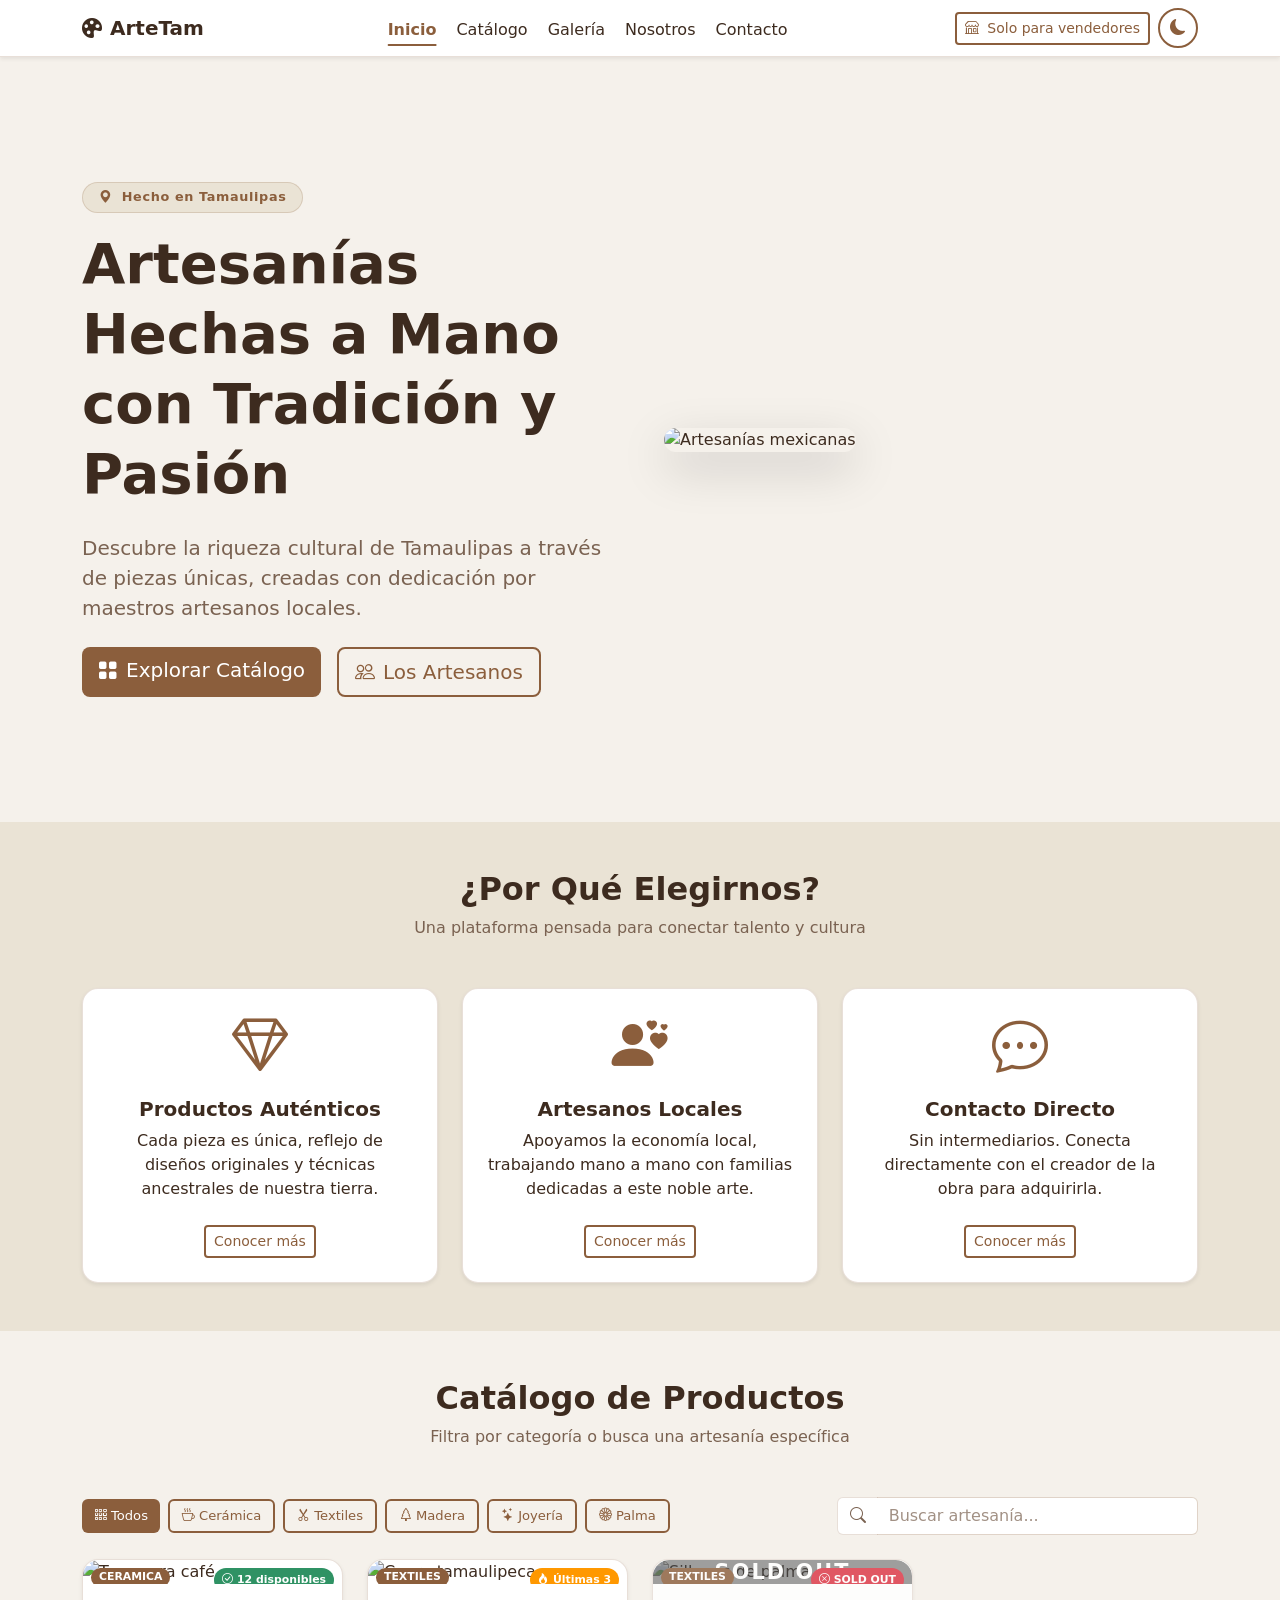
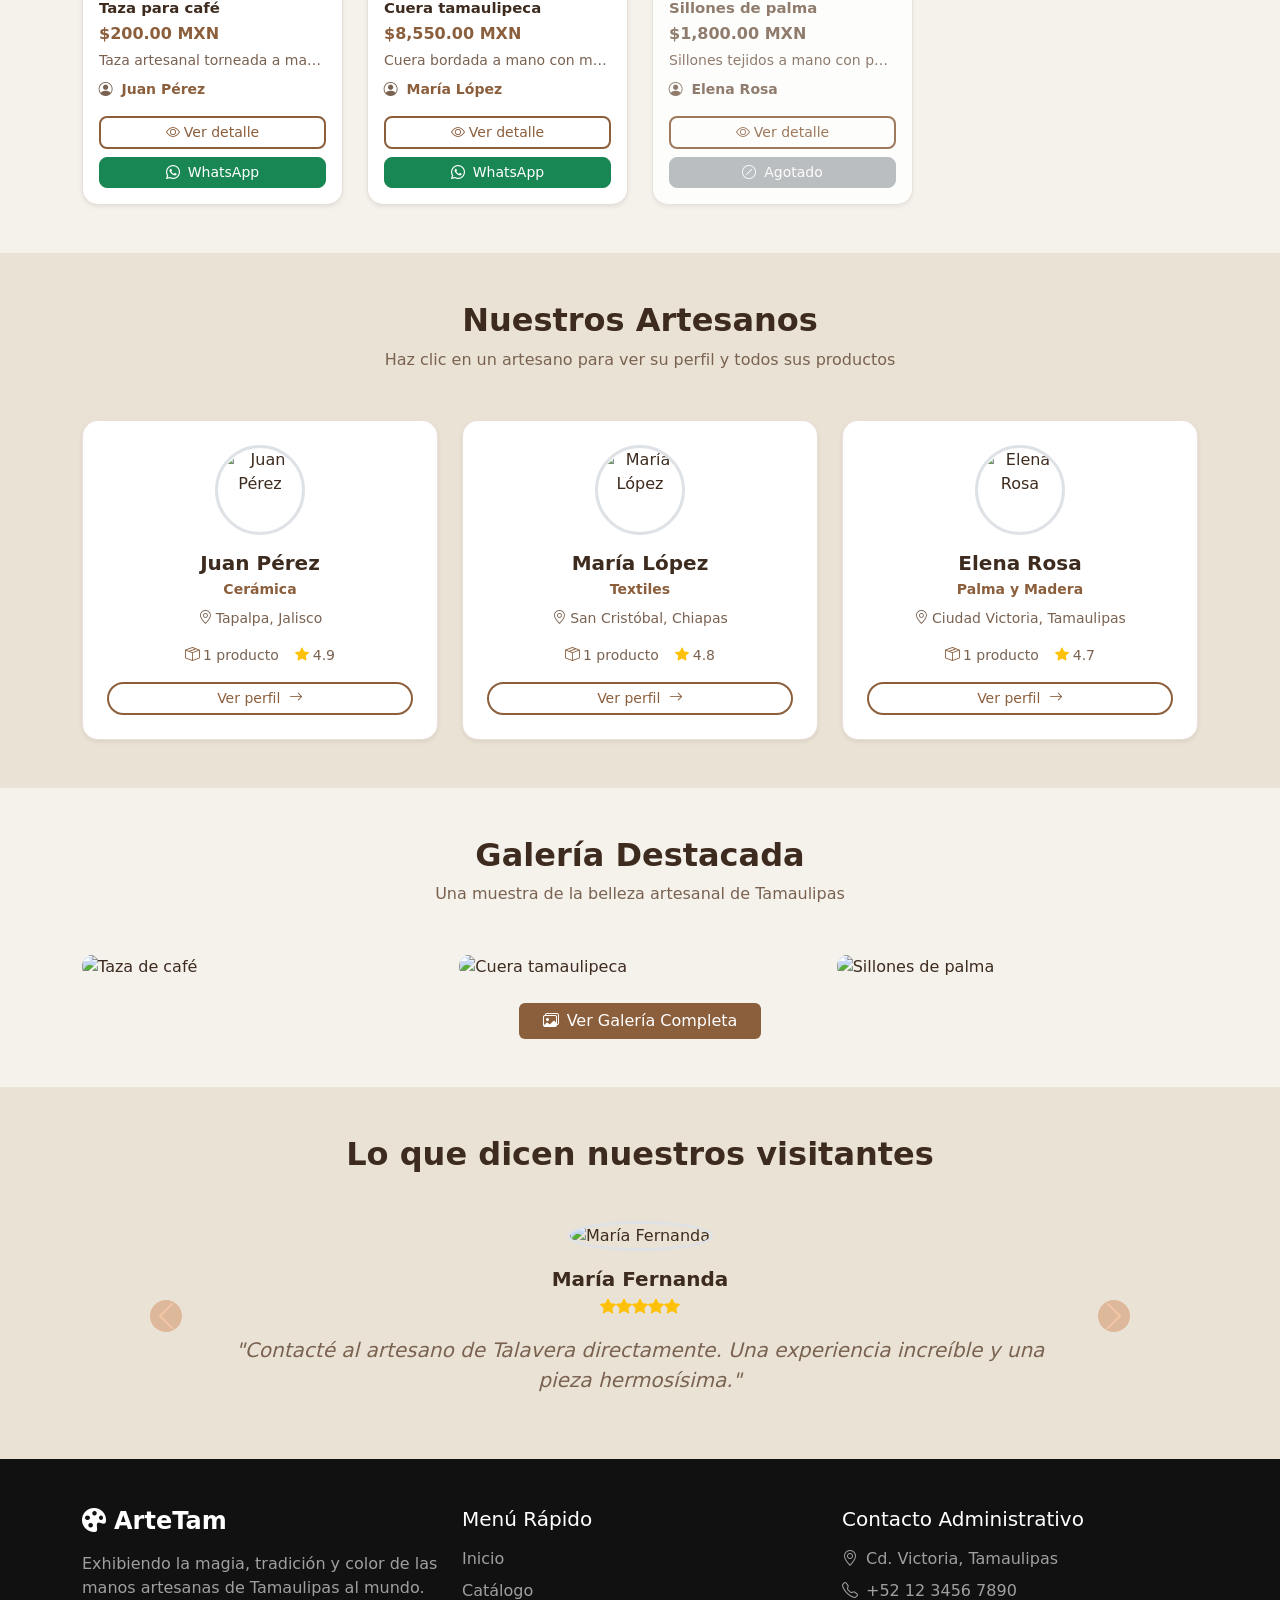
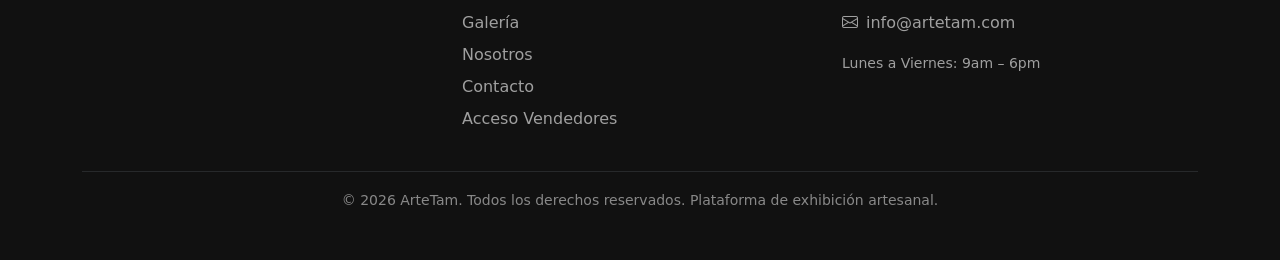
==== index.html @ 8e0f690d "Final" ====
<!DOCTYPE html>
<html lang="es" data-theme="light">
<head>
    <meta charset="UTF-8">
    <meta name="viewport" content="width=device-width, initial-scale=1.0">
    <meta name="description" content="Catálogo digital de artesanías mexicanas hechas a mano con tradición y calidad.">
    <title>ArteTam | Catálogo Artesanal de Tamaulipas</title>
    <link href="https://cdn.jsdelivr.net/npm/bootstrap@5.3.2/dist/css/bootstrap.min.css" rel="stylesheet">
    <link href="https://cdn.jsdelivr.net/npm/bootstrap-icons@1.11.1/font/bootstrap-icons.css" rel="stylesheet">
    <link rel="stylesheet" href="styles.css">
</head>
<body>

<!-- ================================================== -->
<!-- BARRA DE NAVEGACIÓN COMPLETA                       -->
<!-- ================================================== -->
<nav class="navbar navbar-expand-lg sticky-top custom-navbar shadow-sm">
    <div class="container">
        <a class="navbar-brand fw-bold text-primary-custom" href="index.html">
            <i class="bi bi-palette-fill me-2"></i>ArteTam
        </a>
        <button class="navbar-toggler border-0" type="button" data-bs-toggle="collapse" data-bs-target="#navbarNav" aria-controls="navbarNav" aria-expanded="false" aria-label="Menú">
            <span class="navbar-toggler-icon"></span>
        </button>
        <div class="collapse navbar-collapse" id="navbarNav">
            <ul class="navbar-nav mx-auto gap-1">
                <li class="nav-item"><a class="nav-link" href="index.html">Inicio</a></li>
                <li class="nav-item"><a class="nav-link" href="catalogo.html">Catálogo</a></li>
                <li class="nav-item"><a class="nav-link" href="galeria.html">Galería</a></li>
                <li class="nav-item"><a class="nav-link" href="nosotros.html">Nosotros</a></li>
                <li class="nav-item"><a class="nav-link" href="contacto.html">Contacto</a></li>
            </ul>
            <div class="d-flex align-items-center gap-2 mt-3 mt-lg-0">
                <a href="login.html" id="nav-login-btn" class="btn btn-outline-custom btn-sm d-flex align-items-center gap-2">
                    <i class="bi bi-shop"></i>
                    <span>Solo para vendedores</span>
                </a>
                <button id="theme-toggle" class="btn btn-outline-custom rounded-circle" style="width:40px;height:40px;padding:0;" aria-label="Cambiar tema">
                    <i class="bi bi-moon-fill" id="theme-icon"></i>
                </button>
            </div>
        </div>
    </div>
</nav>

<!-- ================================================== -->
<!-- ANUNCIO DESTACADO (dinámico desde admin)           -->
<!-- ================================================== -->
<div id="anuncio-banner" style="display:none;background:linear-gradient(135deg,var(--primary),var(--primary-hover));color:#fff;text-align:center;padding:.65rem 1rem;font-size:.9rem;font-weight:500;position:relative;">
    <span id="anuncio-texto"></span>
    <button onclick="this.parentElement.style.display='none'" style="position:absolute;right:1rem;top:50%;transform:translateY(-50%);background:none;border:none;color:#fff;font-size:1.1rem;cursor:pointer;">×</button>
</div>

<!-- ================================================== -->
<!-- HERO / PORTADA                                     -->
<!-- ================================================== -->
<header id="inicio" class="hero-section d-flex align-items-center py-5">
    <div class="container">
        <div class="row align-items-center g-5">
            <div class="col-lg-6 order-2 order-lg-1 fade-in-up">
                <span class="badge mb-3 px-3 py-2 rounded-pill" style="background:var(--section-bg);color:var(--primary);border:1px solid var(--border-color);font-size:.8rem;letter-spacing:.05em;">
                    <i class="bi bi-geo-alt-fill me-1"></i> Hecho en Tamaulipas
                </span>
                <h1 class="display-4 fw-bold mb-4 lh-sm" id="hero-titulo">Artesanías Hechas a Mano con Tradición y Pasión</h1>
                <p class="lead mb-4" id="hero-subtitulo" style="color:var(--text-muted);">Descubre la riqueza cultural de Tamaulipas a través de piezas únicas, creadas con dedicación por maestros artesanos locales. Autenticidad en cada detalle.</p>
                <div class="d-flex flex-wrap gap-3">
                    <a href="catalogo.html" class="btn btn-primary-custom btn-lg">
                        <i class="bi bi-grid-fill me-2"></i>Explorar Catálogo
                    </a>
                    <a href="nosotros.html" class="btn btn-outline-custom btn-lg">
                        <i class="bi bi-people me-2"></i>Los Artesanos
                    </a>
                </div>
            </div>
            <div class="col-lg-6 order-1 order-lg-2">
                <img id="hero-img" src="https://www.tamaulipas.gob.mx/wp-content/uploads/2025/06/STU-088-2025.-Muestra-Tamaulipas-su-belleza-artesanal-en-foros-nacionales-en-internacionales-2.jpeg"
                     alt="Artesanías mexicanas" class="img-fluid rounded-4 shadow-lg hero-img" style="object-fit:cover;">
            </div>
        </div>
    </div>
</header>

<!-- ================================================== -->
<!-- BENEFICIOS                                         -->
<!-- ================================================== -->
<section id="beneficios" class="py-5 bg-section">
    <div class="container">
        <h2 class="text-center fw-bold mb-2">¿Por Qué Elegirnos?</h2>
        <p class="text-center mb-5" style="color:var(--text-muted);">Una plataforma pensada para conectar talento y cultura</p>
        <div class="row g-4">
            <div class="col-md-4">
                <div class="card h-100 text-center p-4 border-0 shadow-sm benefit-card rounded-4">
                    <i class="bi bi-gem display-4 text-primary-custom mb-3"></i>
                    <h3 class="h5 fw-bold">Productos Auténticos</h3>
                    <p class="mb-4">Cada pieza es única, reflejo de diseños originales y técnicas ancestrales de nuestra tierra.</p>
                    <a href="nosotros.html" class="btn btn-sm btn-outline-custom mt-auto mx-auto">Conocer más</a>
                </div>
            </div>
            <div class="col-md-4">
                <div class="card h-100 text-center p-4 border-0 shadow-sm benefit-card rounded-4">
                    <i class="bi bi-person-hearts display-4 text-primary-custom mb-3"></i>
                    <h3 class="h5 fw-bold">Artesanos Locales</h3>
                    <p class="mb-4">Apoyamos la economía local, trabajando mano a mano con familias dedicadas a este noble arte.</p>
                    <a href="nosotros.html" class="btn btn-sm btn-outline-custom mt-auto mx-auto">Conocer más</a>
                </div>
            </div>
            <div class="col-md-4">
                <div class="card h-100 text-center p-4 border-0 shadow-sm benefit-card rounded-4">
                    <i class="bi bi-chat-dots display-4 text-primary-custom mb-3"></i>
                    <h3 class="h5 fw-bold">Contacto Directo</h3>
                    <p class="mb-4">Sin intermediarios. Conecta directamente con el creador de la obra para adquirirla.</p>
                    <a href="contacto.html" class="btn btn-sm btn-outline-custom mt-auto mx-auto">Conocer más</a>
                </div>
            </div>
        </div>
    </div>
</section>

<!-- ================================================== -->
<!-- CATÁLOGO DE PRODUCTOS                              -->
<!-- ================================================== -->
<section id="catalogo" class="py-5">
    <div class="container">
        <h2 class="text-center fw-bold mb-2">Catálogo de Productos</h2>
        <p class="text-center mb-5" style="color:var(--text-muted);">Filtra por categoría o busca una artesanía específica</p>
        <div class="row mb-4 align-items-center g-3">
            <div class="col-md-8">
                <div class="d-flex flex-wrap gap-2" id="category-filters">
                    <!-- generado por script.js desde getCategorias() -->
                </div>
            </div>
            <div class="col-md-4">
                <div class="input-group">
                    <span class="input-group-text border-end-0"><i class="bi bi-search"></i></span>
                    <input type="text" id="search-input" class="form-control border-start-0" placeholder="Buscar artesanía...">
                </div>
            </div>
        </div>
        <!-- GRID DINÁMICO -->
        <div class="row g-4" id="catalog-grid"></div>
    </div>
</section>

<!-- ================================================== -->
<!-- ARTESANOS DESTACADOS (enlace a perfiles)           -->
<!-- ================================================== -->
<section id="artesanos" class="py-5 bg-section">
    <div class="container">
        <h2 class="text-center fw-bold mb-2">Nuestros Artesanos</h2>
        <p class="text-center mb-5" style="color:var(--text-muted);">Haz clic en un artesano para ver su perfil y todos sus productos</p>
        <div class="row g-4 justify-content-center" id="artesanos-grid"></div>
    </div>
</section>

<!-- ================================================== -->
<!-- GALERÍA RÁPIDA (vista previa + enlace)             -->
<!-- ================================================== -->
<section id="galeria" class="py-5">
    <div class="container">
        <h2 class="text-center fw-bold mb-2">Galería Destacada</h2>
        <p class="text-center mb-5" style="color:var(--text-muted);">Una muestra de la belleza artesanal de Tamaulipas</p>
        <div class="row g-3">
            <div class="col-md-4">
                <div class="gallery-item position-relative overflow-hidden rounded-4">
                    <img src="https://i.pinimg.com/736x/5a/8f/fa/5a8ffa5587ad2594ae05cc9ed3e9c937.jpg" alt="Taza de café" class="img-fluid w-100">
                    <div class="gallery-overlay"><h4>Taza para café</h4></div>
                </div>
            </div>
            <div class="col-md-4">
                <div class="gallery-item position-relative overflow-hidden rounded-4">
                    <img src="https://i.pinimg.com/736x/99/d2/51/99d2512ef7bc72425c1d4ee5fe0d1be6.jpg" alt="Cuera tamaulipeca" class="img-fluid w-100">
                    <div class="gallery-overlay"><h4>Cuera tamaulipeca</h4></div>
                </div>
            </div>
            <div class="col-md-4">
                <div class="gallery-item position-relative overflow-hidden rounded-4">
                    <img src="https://i.pinimg.com/736x/07/1c/c5/071cc546377cedd10990247299180d47.jpg" alt="Sillones de palma" class="img-fluid w-100">
                    <div class="gallery-overlay"><h4>Sillones de palma</h4></div>
                </div>
            </div>
        </div>
        <div class="text-center mt-4">
            <a href="galeria.html" class="btn btn-primary-custom px-4">
                <i class="bi bi-images me-2"></i>Ver Galería Completa
            </a>
        </div>
    </div>
</section>

<!-- ================================================== -->
<!-- TESTIMONIOS                                        -->
<!-- ================================================== -->
<section id="testimonios" class="py-5 bg-section">
    <div class="container">
        <h2 class="text-center fw-bold mb-5">Lo que dicen nuestros visitantes</h2>
        <div id="testimonialCarousel" class="carousel slide" data-bs-ride="carousel">
            <div class="carousel-inner text-center">
                <div class="carousel-item active px-3">
                    <img src="https://images.unsplash.com/photo-1438761681033-6461ffad8d80?q=80&w=150&auto=format&fit=crop"
                         alt="María Fernanda" class="rounded-circle mb-3 border border-3 border-primary-custom" width="90" height="90" style="object-fit:cover;">
                    <h5 class="mb-1 fw-bold">María Fernanda</h5>
                    <div class="text-warning mb-3">
                        <i class="bi bi-star-fill"></i><i class="bi bi-star-fill"></i><i class="bi bi-star-fill"></i><i class="bi bi-star-fill"></i><i class="bi bi-star-fill"></i>
                    </div>
                    <p class="lead fst-italic w-75 mx-auto" style="color:var(--text-muted);">"Contacté al artesano de Talavera directamente. Una experiencia increíble y una pieza hermosísima."</p>
                </div>
                <div class="carousel-item px-3">
                    <img src="https://images.unsplash.com/photo-1500648767791-00dcc994a43e?q=80&w=150&auto=format&fit=crop"
                         alt="Carlos Ruiz" class="rounded-circle mb-3 border border-3 border-primary-custom" width="90" height="90" style="object-fit:cover;">
                    <h5 class="mb-1 fw-bold">Carlos Ruiz</h5>
                    <div class="text-warning mb-3">
                        <i class="bi bi-star-fill"></i><i class="bi bi-star-fill"></i><i class="bi bi-star-fill"></i><i class="bi bi-star-fill"></i><i class="bi bi-star-fill"></i>
                    </div>
                    <p class="lead fst-italic w-75 mx-auto" style="color:var(--text-muted);">"El catálogo es muy claro. Pude comprar unos textiles preciosos comunicándome directo con la tejedora."</p>
                </div>
            </div>
            <button class="carousel-control-prev" type="button" data-bs-target="#testimonialCarousel" data-bs-slide="prev">
                <span class="carousel-control-prev-icon bg-secondary rounded-circle p-2" aria-hidden="true"></span>
            </button>
            <button class="carousel-control-next" type="button" data-bs-target="#testimonialCarousel" data-bs-slide="next">
                <span class="carousel-control-next-icon bg-secondary rounded-circle p-2" aria-hidden="true"></span>
            </button>
        </div>
    </div>
</section>

<!-- ================================================== -->
<!-- MODAL: VISTA PREVIA DE PRODUCTO                   -->
<!-- ================================================== -->
<div class="modal fade" id="modalProductoView" tabindex="-1">
    <div class="modal-dialog modal-xl modal-dialog-centered modal-dialog-scrollable">
        <div class="modal-content" style="background:var(--card-color);border:1px solid var(--border-color);border-radius:18px;">
            <div class="modal-header border-0 pb-0">
                <h5 class="modal-title fw-bold" id="pv-title"></h5>
                <button type="button" class="btn-close" data-bs-dismiss="modal"></button>
            </div>
            <div class="modal-body">
                <div class="row g-4">
                    <div class="col-lg-6">
                        <img id="pv-main-img" src="" alt="" style="width:100%;height:320px;object-fit:cover;border-radius:14px;cursor:zoom-in;" class="mb-2">
                        <div class="d-flex flex-wrap gap-2" id="pv-thumbs"></div>
                    </div>
                    <div class="col-lg-6 d-flex flex-column">
                        <span id="pv-badge" class="badge rounded-pill mb-2 align-self-start" style="background:var(--section-bg);color:var(--primary);border:1px solid var(--border-color);font-size:.75rem;"></span>
                        <h4 class="fw-bold mb-1" id="pv-nombre"></h4>
                        <p class="fw-bold fs-5 text-primary-custom mb-1" id="pv-precio"></p>
                        <div class="mb-2" id="pv-stock-badge"></div>
                        <p class="mb-3" id="pv-desc" style="color:var(--text-muted);line-height:1.75;"></p>
                        <div class="mb-3" id="pv-caract"></div>
                        <div class="mb-2 small" id="pv-vendedor" style="color:var(--text-muted);"></div>
                        <div class="mt-auto d-flex flex-column gap-2" id="pv-botones"></div>
                    </div>
                </div>
            </div>
        </div>
    </div>
</div>

<!-- ================================================== -->
<!-- FOOTER                                             -->
<!-- ================================================== -->
<footer class="bg-dark text-white py-5">
    <div class="container">
        <div class="row g-4">
            <div class="col-md-4">
                <h4 class="fw-bold mb-3"><i class="bi bi-palette-fill me-2"></i>ArteTam</h4>
                <p style="color:rgba(255,255,255,.6);">Exhibiendo la magia, tradición y color de las manos artesanas de Tamaulipas al mundo.</p>
            </div>
            <div class="col-md-4">
                <h5 class="mb-3">Menú Rápido</h5>
                <ul class="list-unstyled" style="color:rgba(255,255,255,.6);">
                    <li class="mb-2"><a href="index.html" class="text-decoration-none" style="color:inherit;">Inicio</a></li>
                    <li class="mb-2"><a href="catalogo.html" class="text-decoration-none" style="color:inherit;">Catálogo</a></li>
                    <li class="mb-2"><a href="galeria.html" class="text-decoration-none" style="color:inherit;">Galería</a></li>
                    <li class="mb-2"><a href="nosotros.html" class="text-decoration-none" style="color:inherit;">Nosotros</a></li>
                    <li class="mb-2"><a href="contacto.html" class="text-decoration-none" style="color:inherit;">Contacto</a></li>
                    <li class="mb-2"><a href="login.html" class="text-decoration-none" style="color:inherit;">Acceso Vendedores</a></li>
                </ul>
            </div>
            <div class="col-md-4">
                <h5 class="mb-3">Contacto Administrativo</h5>
                <ul class="list-unstyled" style="color:rgba(255,255,255,.6);">
                    <li class="mb-2"><i class="bi bi-geo-alt me-2"></i>Cd. Victoria, Tamaulipas</li>
                    <li class="mb-2"><i class="bi bi-telephone me-2"></i>+52 12 3456 7890</li>
                    <li class="mb-2"><i class="bi bi-envelope me-2"></i>info@artetam.com</li>
                    <li class="mt-3"><small>Lunes a Viernes: 9am – 6pm</small></li>
                </ul>
            </div>
        </div>
        <hr class="border-secondary mt-4 mb-3">
        <div class="text-center" style="color:rgba(255,255,255,.5);">
            <small>&copy; 2026 ArteTam. Todos los derechos reservados. Plataforma de exhibición artesanal.</small>
        </div>
    </div>
</footer>

<script src="https://cdn.jsdelivr.net/npm/bootstrap@5.3.2/dist/js/bootstrap.bundle.min.js"></script>
<script src="data.js"></script>
<script src="script.js"></script>
</body>
</html>
---- styles.css ----
/* ========================================== */
/* VARIABLES DE TEMA (MODO CLARO / OSCURO)    */
/* ========================================== */
:root {
    --bg-color: #F5F1EB;
    --text-color: #3D2B1F;
    --text-muted: #7A6251;
    --card-color: #FFFFFF;
    --primary: #8B5E3C;
    --primary-hover: #6E4A2F;
    --section-bg: #EAE3D5;
    --border-color: rgba(139, 94, 60, 0.2);
    --input-bg: #FFFFFF;
    --navbar-bg: #FFFFFF;
    --navbar-text: #3D2B1F;
    --shadow-color: rgba(0,0,0,0.08);
    --badge-text: #fff;
    --overlay-bg: rgba(255,255,255,0.95);
}

[data-theme="dark"] {
    --bg-color: #1C1C1C;
    --text-color: #F0EAE0;
    --text-muted: #A89880;
    --card-color: #2A2A2A;
    --primary: #D6B38C;
    --primary-hover: #E8CCAF;
    --section-bg: #222222;
    --border-color: rgba(214, 179, 140, 0.25);
    --input-bg: #2A2A2A;
    --navbar-bg: #1A1A1A;
    --navbar-text: #F0EAE0;
    --shadow-color: rgba(0,0,0,0.3);
    --badge-text: #1C1C1C;
    --overlay-bg: rgba(30,30,30,0.95);
}

/* ========================================== */
/* BASE Y RESET                               */
/* ========================================== */
*, *::before, *::after { box-sizing: border-box; }

body {
    background-color: var(--bg-color);
    color: var(--text-color);
    font-family: 'Segoe UI', system-ui, -apple-system, sans-serif;
    transition: background-color 0.3s ease, color 0.3s ease;
}

html { scroll-behavior: smooth; }

h1, h2, h3, h4, h5, h6 { color: var(--text-color); }

p { color: var(--text-color); }

/* Fix Bootstrap muted text in dark mode */
.text-muted, .text-white-50 {
    color: var(--text-muted) !important;
}

[data-theme="dark"] .text-white-50 {
    color: #A89880 !important;
}

/* ========================================== */
/* NAVBAR                                     */
/* ========================================== */
.custom-navbar {
    background-color: var(--navbar-bg) !important;
    transition: background-color 0.3s ease;
    border-bottom: 1px solid var(--border-color);
}

.custom-navbar .navbar-brand,
.custom-navbar .nav-link {
    color: var(--navbar-text) !important;
    transition: color 0.2s ease;
}

.custom-navbar .nav-link:hover {
    color: var(--primary) !important;
}

/* ========================================== */
/* PANEL ADMINISTRADOR                        */
/* ========================================== */
.admin-hero {
    background: linear-gradient(135deg, var(--primary) 0%, var(--primary-hover) 100%);
    padding: 2.5rem 0;
    color: #fff;
}
[data-theme="dark"] .admin-hero {
    background: linear-gradient(135deg, #3a2010 0%, #1C1C1C 100%);
}
.admin-hero h1, .admin-hero p, .admin-hero small { color: #fff !important; }

.admin-stat {
    background: var(--card-color);
    border: 1px solid var(--border-color);
    border-radius: 16px;
    padding: 1.25rem 1.5rem;
    display: flex;
    align-items: center;
    gap: 1rem;
    transition: transform .2s, box-shadow .2s;
}
.admin-stat:hover { transform: translateY(-3px); box-shadow: 0 8px 24px var(--shadow-color); }
.admin-stat-icon {
    width: 52px; height: 52px; border-radius: 14px; flex-shrink: 0;
    display: flex; align-items: center; justify-content: center;
    font-size: 1.4rem;
}
.admin-stat-num { font-size: 1.75rem; font-weight: 700; color: var(--primary); line-height: 1; }
.admin-stat-label { font-size: .8rem; color: var(--text-muted); }

.admin-section-title {
    font-size: 1.1rem;
    font-weight: 700;
    color: var(--text-color);
    margin-bottom: 1rem;
    padding-bottom: .5rem;
    border-bottom: 2px solid var(--border-color);
    display: flex;
    align-items: center;
    gap: .5rem;
}

.admin-table {
    width: 100%;
    border-collapse: separate;
    border-spacing: 0;
    font-size: .9rem;
}
.admin-table th {
    background: var(--section-bg);
    color: var(--text-muted);
    font-weight: 600;
    font-size: .75rem;
    text-transform: uppercase;
    letter-spacing: .05em;
    padding: .75rem 1rem;
    border-bottom: 1px solid var(--border-color);
}
.admin-table td {
    padding: .75rem 1rem;
    color: var(--text-color);
    border-bottom: 1px solid var(--border-color);
    vertical-align: middle;
    background: var(--card-color);
}
.admin-table tr:last-child td { border-bottom: none; }
.admin-table tr:hover td { background: var(--section-bg); }

.admin-stock-input {
    width: 70px;
    text-align: center;
    border: 1.5px solid var(--border-color);
    border-radius: 8px;
    padding: .25rem .4rem;
    font-size: .9rem;
    font-weight: 600;
    background: var(--input-bg);
    color: var(--text-color);
}
.admin-stock-input:focus {
    outline: none;
    border-color: var(--primary);
    box-shadow: 0 0 0 3px rgba(139,94,60,.15);
}

.admin-stock-btn {
    width: 28px; height: 28px; border-radius: 7px;
    border: 1.5px solid var(--border-color);
    background: var(--bg-color);
    color: var(--text-color);
    font-size: .95rem; font-weight: 700;
    cursor: pointer; transition: all .2s;
    display: inline-flex; align-items: center; justify-content: center;
}
.admin-stock-btn:hover { background: var(--primary); color: #fff; border-color: var(--primary); }

.admin-save-btn {
    background: linear-gradient(135deg, var(--primary), var(--primary-hover));
    color: #fff; border: none; border-radius: 8px;
    padding: .3rem .8rem; font-size: .8rem; font-weight: 600;
    cursor: pointer; transition: all .2s; white-space: nowrap;
}
[data-theme="dark"] .admin-save-btn { color: #1C1C1C; }
.admin-save-btn:hover { opacity: .85; transform: translateY(-1px); }
.admin-save-btn.saved { background: #198754; color: #fff !important; }

.admin-artesano-row { display: flex; align-items: center; gap: .75rem; }
.admin-artesano-row img { width: 38px; height: 38px; border-radius: 50%; object-fit: cover; flex-shrink: 0; }

.admin-card {
    background: var(--card-color);
    border: 1px solid var(--border-color);
    border-radius: 16px;
    overflow: hidden;
}

.admin-logout-btn {
    background: rgba(255,255,255,.15);
    border: 1.5px solid rgba(255,255,255,.35);
    color: #fff;
    border-radius: 10px;
    padding: .45rem 1rem;
    font-size: .85rem;
    font-weight: 600;
    cursor: pointer;
    transition: background .2s;
    text-decoration: none;
    display: inline-flex; align-items: center; gap: .4rem;
}
.admin-logout-btn:hover { background: rgba(255,255,255,.25); color: #fff; }

/* ========================================== */
/* SOLD OUT — estados de stock                */
/* ========================================== */
.sold-out-card { opacity: .82; }
.sold-out-card .card-title,
.sold-out-card .text-primary-custom { color: var(--text-muted) !important; }

.navbar-toggler {
    border-color: var(--border-color);
}

.navbar-toggler-icon {
    filter: none;
}

[data-theme="dark"] .navbar-toggler-icon {
    filter: invert(1);
}

/* ========================================== */
/* BOTONES PERSONALIZADOS                     */
/* ========================================== */
.btn-primary-custom {
    background-color: var(--primary);
    color: #fff !important;
    border: none;
    transition: all 0.3s ease;
}

[data-theme="dark"] .btn-primary-custom {
    color: #1C1C1C !important;
}

.btn-primary-custom:hover {
    background-color: var(--primary-hover);
    color: #fff !important;
    transform: translateY(-2px);
    box-shadow: 0 4px 12px var(--shadow-color);
}

[data-theme="dark"] .btn-primary-custom:hover {
    color: #1C1C1C !important;
}

.btn-outline-custom {
    border: 2px solid var(--primary);
    color: var(--primary) !important;
    background: transparent;
    transition: all 0.3s ease;
}

.btn-outline-custom:hover,
.btn-outline-custom.active {
    background-color: var(--primary);
    color: #fff !important;
}

[data-theme="dark"] .btn-outline-custom:hover,
[data-theme="dark"] .btn-outline-custom.active {
    color: #1C1C1C !important;
}

/* ========================================== */
/* UTILIDADES                                 */
/* ========================================== */
.bg-section { background-color: var(--section-bg); }
.bg-card    { background-color: var(--card-color); color: var(--text-color); }
.text-primary-custom { color: var(--primary) !important; }

/* ========================================== */
/* FORMULARIOS E INPUTS                       */
/* ========================================== */
.form-control,
.form-select {
    background-color: var(--input-bg);
    color: var(--text-color);
    border-color: var(--border-color);
    transition: background-color 0.3s, color 0.3s, border-color 0.3s;
}

.form-control:focus,
.form-select:focus {
    background-color: var(--input-bg);
    color: var(--text-color);
    border-color: var(--primary);
    box-shadow: 0 0 0 0.25rem rgba(139, 94, 60, 0.2);
}

.form-control::placeholder {
    color: var(--text-muted);
    opacity: 0.7;
}

.form-label {
    color: var(--text-color);
    font-weight: 500;
}

.input-group-text {
    background-color: var(--input-bg);
    color: var(--text-muted);
    border-color: var(--border-color);
}

/* ========================================== */
/* TARJETAS                                   */
/* ========================================== */
.benefit-card, .product-card {
    background-color: var(--card-color);
    color: var(--text-color);
    transition: transform 0.3s ease, box-shadow 0.3s ease;
    border: 1px solid var(--border-color) !important;
}

.benefit-card p, .product-card p { color: var(--text-color); }

.benefit-card:hover, .product-card:hover {
    transform: translateY(-5px);
    box-shadow: 0 12px 28px var(--shadow-color) !important;
}

.product-card .card-img-top {
    height: 230px;
    object-fit: cover;
}

/* Badge de categoría */
.product-card .badge {
    background-color: var(--primary) !important;
    color: var(--badge-text) !important;
}

[data-theme="dark"] .product-card .badge {
    color: #1C1C1C !important;
}

/* ========================================== */
/* GALERÍA                                    */
/* ========================================== */
.gallery-item { border-radius: 12px; overflow: hidden; cursor: pointer; }
.gallery-item img {
    width: 100%; height: 280px;
    object-fit: cover;
    transition: transform 0.4s ease;
}
.gallery-item:hover img { transform: scale(1.06); }
.gallery-overlay {
    position: absolute; inset: 0;
    background: linear-gradient(to top, rgba(61,43,31,0.75) 0%, transparent 60%);
    display: flex; align-items: flex-end; justify-content: flex-start;
    padding: 1.2rem;
    opacity: 0;
    transition: opacity 0.3s ease;
}
.gallery-item:hover .gallery-overlay { opacity: 1; }
.gallery-overlay h4 { color: #fff; font-size: 1rem; margin: 0; }

/* ========================================== */
/* HERO SECTION                               */
/* ========================================== */
.hero-section { background-color: var(--bg-color); min-height: 85vh; }
.hero-img { max-height: 480px; object-fit: cover; }

/* ========================================== */
/* CARRUSEL DE TESTIMONIOS                    */
/* ========================================== */
.carousel-item p,
.carousel-item h5 {
    color: var(--text-color);
}

/* ========================================== */
/* FOOTER                                     */
/* ========================================== */
footer.bg-dark {
    background-color: #111111 !important;
}
footer h4, footer h5 { color: #fff; }
footer p { color: rgba(255,255,255,0.6); }

/* ========================================== */
/* PÁGINA: INICIO DE SESIÓN (login.html)      */
/* ========================================== */
.login-page {
    min-height: 100vh;
    display: flex;
    align-items: center;
    justify-content: center;
    background-color: var(--bg-color);
    padding: 2rem 1rem;
}

.login-card {
    background-color: var(--card-color);
    border: 1px solid var(--border-color);
    border-radius: 20px;
    padding: 2.5rem 2rem;
    box-shadow: 0 20px 60px var(--shadow-color);
    width: 100%;
    max-width: 440px;
}

.login-card .login-icon {
    width: 72px; height: 72px;
    background: linear-gradient(135deg, var(--primary), var(--primary-hover));
    border-radius: 20px;
    display: flex; align-items: center; justify-content: center;
    margin: 0 auto 1.5rem;
    font-size: 2rem;
    color: #fff;
}

[data-theme="dark"] .login-card .login-icon { color: #1C1C1C; }

.login-card .login-title {
    font-size: 1.5rem;
    font-weight: 700;
    text-align: center;
    color: var(--text-color);
    margin-bottom: 0.25rem;
}

.login-card .login-subtitle {
    text-align: center;
    color: var(--text-muted);
    font-size: 0.9rem;
    margin-bottom: 2rem;
}

.login-card .vendor-badge {
    display: inline-flex;
    align-items: center;
    gap: 0.4rem;
    background-color: var(--section-bg);
    color: var(--primary);
    border: 1px solid var(--border-color);
    border-radius: 999px;
    padding: 0.3rem 0.9rem;
    font-size: 0.8rem;
    font-weight: 600;
    margin-bottom: 1.5rem;
    letter-spacing: 0.03em;
    text-transform: uppercase;
}

.login-card .form-floating > label {
    color: var(--text-muted);
}

.login-card .form-floating > .form-control:focus ~ label,
.login-card .form-floating > .form-control:not(:placeholder-shown) ~ label {
    color: var(--primary);
}

.login-card .btn-login {
    width: 100%;
    padding: 0.8rem;
    font-size: 1rem;
    font-weight: 600;
    border-radius: 12px;
    background: linear-gradient(135deg, var(--primary), var(--primary-hover));
    color: #fff;
    border: none;
    transition: all 0.3s ease;
    box-shadow: 0 4px 15px rgba(139, 94, 60, 0.3);
}

[data-theme="dark"] .login-card .btn-login { color: #1C1C1C; }

.login-card .btn-login:hover {
    transform: translateY(-2px);
    box-shadow: 0 8px 24px rgba(139, 94, 60, 0.4);
}

.login-card .divider {
    display: flex; align-items: center; gap: 1rem;
    margin: 1.5rem 0;
    color: var(--text-muted);
    font-size: 0.85rem;
}
.login-card .divider::before,
.login-card .divider::after {
    content: '';
    flex: 1;
    height: 1px;
    background: var(--border-color);
}

.login-card .back-link {
    display: block;
    text-align: center;
    color: var(--text-muted);
    font-size: 0.875rem;
    text-decoration: none;
    transition: color 0.2s;
}
.login-card .back-link:hover { color: var(--primary); }
.login-card .back-link i { margin-right: 4px; }

.login-card .alert {
    background-color: var(--section-bg);
    color: var(--text-color);
    border: 1px solid var(--border-color);
    border-radius: 10px;
    font-size: 0.875rem;
}

/* ========================================== */
/* PÁGINA: PERFIL DE VENDEDOR (seller.html)   */
/* ========================================== */
.seller-hero {
    background: linear-gradient(160deg, var(--section-bg) 0%, var(--bg-color) 100%);
    padding: 4rem 0 2rem;
    border-bottom: 1px solid var(--border-color);
}

.seller-avatar {
    width: 120px; height: 120px;
    border-radius: 50%;
    object-fit: cover;
    border: 4px solid var(--primary);
    box-shadow: 0 8px 24px var(--shadow-color);
}

.seller-avatar-placeholder {
    width: 120px; height: 120px;
    border-radius: 50%;
    background: linear-gradient(135deg, var(--primary), var(--primary-hover));
    display: flex; align-items: center; justify-content: center;
    font-size: 2.5rem;
    color: #fff;
    border: 4px solid var(--primary);
    flex-shrink: 0;
}

[data-theme="dark"] .seller-avatar-placeholder { color: #1C1C1C; }

.seller-stat-card {
    background-color: var(--card-color);
    border: 1px solid var(--border-color);
    border-radius: 14px;
    padding: 1.25rem;
    text-align: center;
    transition: transform 0.2s ease;
}

.seller-stat-card:hover { transform: translateY(-3px); }

.seller-stat-card .stat-number {
    font-size: 1.75rem;
    font-weight: 700;
    color: var(--primary);
    line-height: 1;
}

.seller-stat-card .stat-label {
    font-size: 0.8rem;
    color: var(--text-muted);
    margin-top: 0.25rem;
}

.seller-contact-btn {
    border-radius: 12px;
    padding: 0.6rem 1.4rem;
    font-weight: 600;
    font-size: 0.9rem;
    transition: all 0.3s ease;
}

.seller-contact-btn:hover { transform: translateY(-2px); }

.seller-products-grid { padding: 3rem 0; }

/* ========================================== */
/* ADMIN — FOOTER FIJO EN PARTE INFERIOR      */
/* ========================================== */
/* Aplica solo al panel de administración     */
body.admin-page {
    display: flex;
    flex-direction: column;
    min-height: 100vh;
}
/* flex-grow-1 en #admin-body hace que el contenido
   ocupe todo el espacio disponible empujando el
   footer siempre al fondo, sin solaparse */

/* ========================================== */
/* CATÁLOGO — CONTRASTE CLARO / OSCURO        */
/* ========================================== */

/* Descripción truncada en tarjeta de catálogo */
.catalog-desc {
    color: var(--text-muted);
    overflow: hidden;
    text-overflow: ellipsis;
    white-space: nowrap;
}

/* Botón deshabilitado (agotado) — contraste en ambos temas */
.btn-catalog-disabled {
    background-color: var(--section-bg) !important;
    color: var(--text-muted) !important;
    border: 1.5px solid var(--border-color) !important;
    opacity: 1 !important; /* no reducir opacidad — ya se ve apagado */
    cursor: not-allowed;
}
.btn-catalog-disabled:disabled {
    background-color: var(--section-bg) !important;
    color: var(--text-muted) !important;
}

/* Stock pill sobre imagen — siempre legible con texto blanco */
.catalog-stock-pill { color: #fff !important; }

/* btn-outline-secondary en tarjetas — visible en ambos temas */
.product-card .btn-outline-secondary {
    border-color: var(--border-color) !important;
    color: var(--text-color) !important;
    background: transparent !important;
}
.product-card .btn-outline-secondary:hover {
    background: var(--section-bg) !important;
    color: var(--text-color) !important;
}

/* btn-success (WhatsApp) — fondo fijo, siempre verde */
.product-card .btn-success,
.product-card a.btn-success {
    background-color: #198754 !important;
    border-color: #198754 !important;
    color: #fff !important;
}
.product-card .btn-success:hover,
.product-card a.btn-success:hover {
    background-color: #157347 !important;
    border-color: #146c43 !important;
    color: #fff !important;
}

/* btn-outline-custom en tarjetas — contraste en dark mode */
.product-card .btn-outline-custom {
    border: 2px solid var(--primary) !important;
    color: var(--primary) !important;
    background: transparent !important;
}
.product-card .btn-outline-custom:hover {
    background: var(--primary) !important;
    color: #fff !important;
}
[data-theme="dark"] .product-card .btn-outline-custom:hover {
    color: #1C1C1C !important;
}

/* Título de tarjeta — no pierde color al desactivar */
.product-card .card-title { color: var(--text-color) !important; }

/* sold-out card — muted pero legible */
.sold-out-card .card-title  { color: var(--text-muted) !important; }
.sold-out-card .text-primary-custom { color: var(--text-muted) !important; }

/* ========================================== */
/* ANIMACIÓN DE ENTRADA                       */
/* ========================================== */
@keyframes fadeInUp {
    from { opacity: 0; transform: translateY(20px); }
    to   { opacity: 1; transform: translateY(0); }
}

.fade-in-up {
    animation: fadeInUp 0.5s ease forwards;
}

/* ========================================== */
/* NAVBAR — ENLACE ACTIVO                     */
/* ========================================== */
.custom-navbar .nav-link {
    /* Reserve space so the underline never causes layout shifts */
    padding-bottom: 4px;
}
.custom-navbar .nav-link.active-nav {
    color: var(--primary) !important;
    font-weight: 600;
    position: relative;
}
/* Underline: uses transform/opacity for GPU-composited animation — no reflow */
.custom-navbar .nav-link::after {
    content: '';
    position: absolute;
    bottom: 0;
    left: 50%;
    transform: translateX(-50%) scaleX(0);
    transform-origin: center;
    width: calc(100% - 1rem);
    height: 2px;
    background: var(--primary);
    border-radius: 2px;
    opacity: 0;
    transition: transform 0.22s ease, opacity 0.22s ease;
}
.custom-navbar .nav-link.active-nav::after {
    transform: translateX(-50%) scaleX(1);
    opacity: 1;
}

/* ========================================== */
/* SOLD OUT                                   */
/* ========================================== */
.sold-out-card { opacity: .82; }
.sold-out-card .card-title,
.sold-out-card .text-primary-custom { color: var(--text-muted) !important; }

/* ========================================== */
/* STOCK PILLS                                */
/* ========================================== */
.stock-pill {
    font-size: .72rem; padding: .2rem .6rem;
    border-radius: 999px; font-weight: 600; white-space: nowrap;
    display: inline-flex; align-items: center;
}
.pill-ok  { background: rgba(25,135,84,.12); color: #198754; border: 1px solid rgba(25,135,84,.25); }
.pill-low { background: rgba(255,152,0,.12);  color: #c97a00; border: 1px solid rgba(255,152,0,.3);  }
.pill-out { background: rgba(220,53,69,.12);  color: #dc3545; border: 1px solid rgba(220,53,69,.25); }

/* ========================================== */
/* MODALES — dark mode                        */
/* ========================================== */
.modal-content {
    background: var(--card-color) !important;
    color: var(--text-color);
    border: 1px solid var(--border-color) !important;
}
.modal-content .form-control,
.modal-content .form-select {
    background: var(--input-bg);
    color: var(--text-color);
    border-color: var(--border-color);
}
.modal-content .form-control:focus,
.modal-content .form-select:focus {
    background: var(--input-bg);
    color: var(--text-color);
    border-color: var(--primary);
    box-shadow: 0 0 0 .2rem rgba(139,94,60,.2);
}
.modal-content label { color: var(--text-color); }
.modal-content .btn-close { filter: none; }
[data-theme="dark"] .modal-content .btn-close { filter: invert(1); }
.nav-tabs { border-color: var(--border-color) !important; }
.nav-tabs .nav-link {
    color: var(--text-muted);
    border: none;
    border-bottom: 2px solid transparent;
    background: transparent;
    transition: color .2s, border-color .2s;
}
.nav-tabs .nav-link.active {
    color: var(--primary) !important;
    border-bottom: 2px solid var(--primary) !important;
    background: transparent;
    font-weight: 600;
}
.nav-tabs .nav-link:hover { color: var(--primary); }

/* ========================================== */
/* PANEL ADMINISTRADOR                        */
/* ========================================== */
.admin-hero {
    background: linear-gradient(135deg, var(--primary) 0%, var(--primary-hover) 100%);
    padding: 2.2rem 0;
    color: #fff;
}
[data-theme="dark"] .admin-hero {
    background: linear-gradient(135deg, #3a2010 0%, #1C1C1C 100%);
}
.admin-hero h1, .admin-hero p,
.admin-hero small, .admin-hero span { color: #fff !important; }

.admin-stat {
    background: var(--card-color);
    border: 1px solid var(--border-color);
    border-radius: 16px;
    padding: 1.1rem 1.25rem;
    display: flex; align-items: center; gap: 1rem;
    transition: transform .2s, box-shadow .2s;
}
.admin-stat:hover { transform: translateY(-3px); box-shadow: 0 8px 24px var(--shadow-color); }
.admin-stat-icon {
    width: 48px; height: 48px; border-radius: 13px; flex-shrink: 0;
    display: flex; align-items: center; justify-content: center; font-size: 1.3rem;
}
.admin-stat-num   { font-size: 1.6rem; font-weight: 700; color: var(--primary); line-height: 1; }
.admin-stat-label { font-size: .78rem; color: var(--text-muted); }

.admin-section-title {
    font-size: 1rem; font-weight: 700; color: var(--text-color);
    margin-bottom: 1rem; padding-bottom: .5rem;
    border-bottom: 2px solid var(--border-color);
    display: flex; align-items: center; gap: .5rem;
}

.admin-card {
    background: var(--card-color);
    border: 1px solid var(--border-color);
    border-radius: 16px;
    overflow: hidden;
}

.admin-table {
    width: 100%; border-collapse: separate; border-spacing: 0; font-size: .88rem;
}
.admin-table th {
    background: var(--section-bg); color: var(--text-muted);
    font-weight: 600; font-size: .72rem; text-transform: uppercase;
    letter-spacing: .05em; padding: .65rem 1rem;
    border-bottom: 1px solid var(--border-color);
}
.admin-table td {
    padding: .7rem 1rem; color: var(--text-color);
    border-bottom: 1px solid var(--border-color);
    vertical-align: middle; background: var(--card-color);
}
.admin-table tr:last-child td { border-bottom: none; }
.admin-table tr:hover td { background: var(--section-bg); }

.admin-stock-input {
    width: 66px; text-align: center;
    border: 1.5px solid var(--border-color); border-radius: 8px;
    padding: .25rem .35rem; font-size: .88rem; font-weight: 600;
    background: var(--input-bg); color: var(--text-color);
}
.admin-stock-input:focus {
    outline: none; border-color: var(--primary);
    box-shadow: 0 0 0 3px rgba(139,94,60,.15);
}
.admin-stock-btn {
    width: 28px; height: 28px; border-radius: 7px;
    border: 1.5px solid var(--border-color);
    background: var(--bg-color); color: var(--text-color);
    font-size: .95rem; font-weight: 700; cursor: pointer;
    transition: all .2s; display: inline-flex; align-items: center; justify-content: center;
}
.admin-stock-btn:hover { background: var(--primary); color: #fff; border-color: var(--primary); }

.admin-save-btn {
    background: linear-gradient(135deg, var(--primary), var(--primary-hover));
    color: #fff; border: none; border-radius: 8px;
    padding: .3rem .85rem; font-size: .8rem; font-weight: 600;
    cursor: pointer; transition: all .2s; white-space: nowrap;
    display: inline-flex; align-items: center;
}
[data-theme="dark"] .admin-save-btn { color: #1C1C1C; }
.admin-save-btn:hover { opacity: .88; transform: translateY(-1px); }
.admin-save-btn.saved { background: #198754 !important; color: #fff !important; }

.admin-artesano-row { display: flex; align-items: center; gap: .75rem; }
.admin-artesano-row img {
    width: 38px; height: 38px;
    border-radius: 50%; object-fit: cover; flex-shrink: 0;
}

.admin-logout-btn {
    background: rgba(255,255,255,.15);
    border: 1.5px solid rgba(255,255,255,.35);
    color: #fff !important; border-radius: 10px;
    padding: .45rem 1rem; font-size: .85rem; font-weight: 600;
    cursor: pointer; transition: background .2s;
    text-decoration: none;
    display: inline-flex; align-items: center; gap: .4rem;
}
.admin-logout-btn:hover { background: rgba(255,255,255,.25); }

.admin-tab-btn {
    font-size: .88rem;
    transition: color .2s, border-color .2s;
    white-space: nowrap;
}
.admin-tab-btn:hover { color: var(--primary) !important; }

/* ========================================== */
/* MODAL DETALLE DE PRODUCTO                  */
/* ========================================== */
.pv-thumb {
    width: 70px; height: 70px;
    object-fit: cover; border-radius: 9px; cursor: pointer;
    border: 2px solid transparent; transition: border-color .2s;
}
.pv-thumb:hover, .pv-thumb.active { border-color: var(--primary); }

.caracteristica-tag {
    display: inline-flex; align-items: center; gap: .35rem;
    background: var(--section-bg); border: 1px solid var(--border-color);
    border-radius: 8px; padding: .3rem .7rem;
    font-size: .8rem; color: var(--text-color);
}

/* ========================================== */
/* GALERÍA Y CATÁLOGO — BOTONES DE FILTRO     */
/* ========================================== */
/* Garantiza contraste y consistencia en todos los estados
   y en ambos temas (claro / oscuro).
   Se aplica a .gal-filter-btn (galería) y .filter-btn
   (catálogo independiente y catálogo dentro de Inicio)      */

.gal-filter-btn,
.filter-btn {
    font-size: .82rem;
    font-weight: 500;
    line-height: 1.4;
    transition: background-color .2s ease, color .2s ease, border-color .2s ease;
}

/* Botón ACTIVO — fondo primary, texto siempre blanco */
.gal-filter-btn.btn-primary-custom,
.gal-filter-btn.btn-primary-custom:hover,
.gal-filter-btn.btn-primary-custom:focus,
.gal-filter-btn.btn-primary-custom:active,
.filter-btn.btn-primary-custom,
.filter-btn.btn-primary-custom:hover,
.filter-btn.btn-primary-custom:focus,
.filter-btn.btn-primary-custom:active {
    background-color: var(--primary) !important;
    border-color:     var(--primary) !important;
    color: #fff !important;
    box-shadow: none !important;
}

/* En dark-mode el primary es más claro → usar texto oscuro */
[data-theme="dark"] .gal-filter-btn.btn-primary-custom,
[data-theme="dark"] .gal-filter-btn.btn-primary-custom:hover,
[data-theme="dark"] .gal-filter-btn.btn-primary-custom:focus,
[data-theme="dark"] .gal-filter-btn.btn-primary-custom:active,
[data-theme="dark"] .filter-btn.btn-primary-custom,
[data-theme="dark"] .filter-btn.btn-primary-custom:hover,
[data-theme="dark"] .filter-btn.btn-primary-custom:focus,
[data-theme="dark"] .filter-btn.btn-primary-custom:active {
    color: #1C1C1C !important;
}

/* Botón INACTIVO — solo borde, fondo transparente */
.gal-filter-btn.btn-outline-custom,
.filter-btn.btn-outline-custom {
    background-color: transparent !important;
    border: 2px solid var(--primary) !important;
    color: var(--primary) !important;
}

/* Hover sobre botón inactivo → igual que activo */
.gal-filter-btn.btn-outline-custom:hover,
.gal-filter-btn.btn-outline-custom:focus,
.filter-btn.btn-outline-custom:hover,
.filter-btn.btn-outline-custom:focus {
    background-color: var(--primary) !important;
    border-color:     var(--primary) !important;
    color: #fff !important;
}

[data-theme="dark"] .gal-filter-btn.btn-outline-custom:hover,
[data-theme="dark"] .gal-filter-btn.btn-outline-custom:focus,
[data-theme="dark"] .filter-btn.btn-outline-custom:hover,
[data-theme="dark"] .filter-btn.btn-outline-custom:focus {
    color: #1C1C1C !important;
}

/* ========================================== */
/* RESPONSIVE FIXES                           */
/* ========================================== */
@media (max-width: 768px) {
    .hero-section { min-height: auto; padding: 3rem 0; }
    .login-card { padding: 2rem 1.5rem; }
    .seller-hero { padding: 2rem 0 1.5rem; }
    .admin-table th, .admin-table td { padding: .5rem .65rem; }
    .admin-stat { padding: .9rem 1rem; }
    #admin-tabs { overflow-x: auto; flex-wrap: nowrap; }
}

/* ========================================== */
/* ADMIN — STAT CARDS RESPONSIVE              */
/* ========================================== */
/* 5 stats: 2 col mobile, 3 col tablet (sm/md), 5 col desktop (lg+) */
@media (min-width: 992px) {
    .col-lg-2-custom {
        flex: 0 0 auto;
        width: 20%;
    }
}

/* Prevent stat cards from overflowing their container */
.admin-stat {
    min-width: 0;     /* allow shrinking inside flex */
    overflow: hidden;
}
.admin-stat-num {
    font-size: clamp(1.1rem, 2.5vw, 1.6rem); /* fluid font: smaller at narrow widths */
    white-space: nowrap;
    overflow: hidden;
    text-overflow: ellipsis;
}
.admin-stat-label {
    font-size: clamp(.65rem, 1.2vw, .78rem);
    word-break: break-word;
    line-height: 1.3;
}
.admin-stat-icon {
    flex-shrink: 0; /* icon never squishes */
}

/* ========================================== */
/* CORRECCIONES DE PALETA Y CONTRASTE         */
/* ========================================== */

/* Carrusel: flechas visibles en modo claro */
.carousel-control-prev-icon,
.carousel-control-next-icon {
    filter: invert(0.4) sepia(1) saturate(2) hue-rotate(340deg);
}
[data-theme="dark"] .carousel-control-prev-icon,
[data-theme="dark"] .carousel-control-next-icon {
    filter: none;
}

/* form-check: checkbox/radio en tema oscuro */
.form-check-input {
    background-color: var(--input-bg);
    border-color: var(--border-color);
}
.form-check-input:checked {
    background-color: var(--primary);
    border-color: var(--primary);
}
.form-check-input:focus {
    box-shadow: 0 0 0 0.2rem rgba(139,94,60,.25);
    border-color: var(--primary);
}
.form-check-label { color: var(--text-color); }

/* Botones deshabilitados — contraste adecuado */
.btn:disabled,
.btn.disabled {
    opacity: 0.55;
    cursor: not-allowed;
}

/* btn-primary-custom deshabilitado */
.btn-primary-custom:disabled,
.btn-primary-custom.disabled {
    background-color: var(--primary);
    color: #fff !important;
}

/* Texto de badges de stock en dark mode — legible */
[data-theme="dark"] .pill-ok  { color: #6ee7a0; border-color: rgba(110,231,160,.3); background: rgba(110,231,160,.1); }
[data-theme="dark"] .pill-low { color: #fbbf6a; border-color: rgba(251,191,106,.3); background: rgba(251,191,106,.1); }
[data-theme="dark"] .pill-out { color: #f87171; border-color: rgba(248,113,113,.3); background: rgba(248,113,113,.1); }

/* focus-visible: accesibilidad y estética */
:focus-visible {
    outline: 2px solid var(--primary);
    outline-offset: 2px;
}

/* Textos en hero-section no deben heredar opacidad */
.hero-section h1,
.hero-section p { color: var(--text-color); }

/* Badge de categoría — visible en ambos temas */
.product-card .badge,
.badge.bg-primary-custom {
    background-color: var(--primary) !important;
    color: #fff !important;
}
[data-theme="dark"] .product-card .badge,
[data-theme="dark"] .badge.bg-primary-custom {
    color: #1C1C1C !important;
}

/* Input number spinner — color consistente */
input[type="number"]::-webkit-inner-spin-button,
input[type="number"]::-webkit-outer-spin-button {
    opacity: 0.5;
}

/* admin-save-btn en dark: el degradado usa primary claro, texto oscuro es correcto */
[data-theme="dark"] .admin-save-btn:hover { opacity: .82; }

/* admin-hero span no forzar blanco en modo oscuro (ya heredan del gradiente) */
[data-theme="dark"] .admin-hero span { color: #E8CCAF !important; }

/* Asegura que las tarjetas de stat tengan texto legible siempre */
.admin-stat-num   { color: var(--primary) !important; }
.admin-stat-label { color: var(--text-muted) !important; }

/* Scrollbar temática (webkit) */
::-webkit-scrollbar { width: 8px; height: 8px; }
::-webkit-scrollbar-track { background: var(--section-bg); }
::-webkit-scrollbar-thumb { background: var(--border-color); border-radius: 4px; }
::-webkit-scrollbar-thumb:hover { background: var(--primary); }
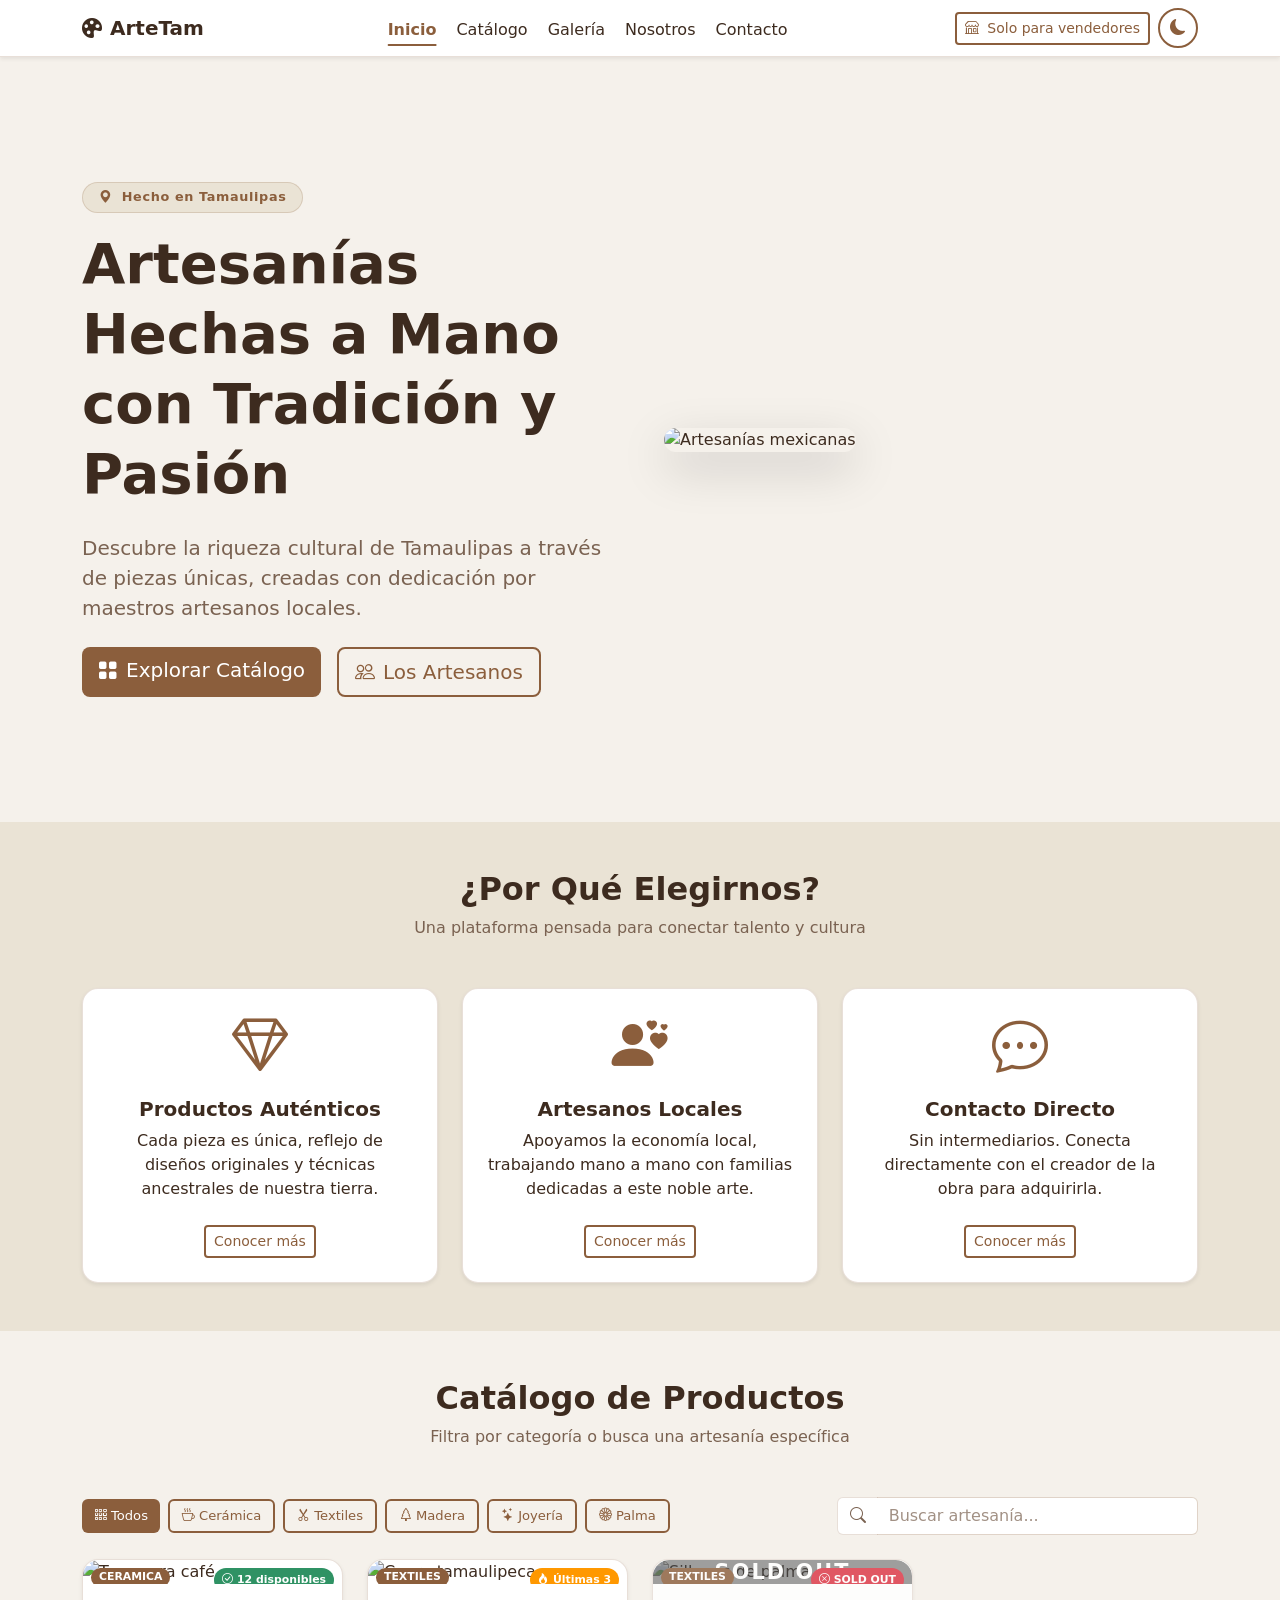
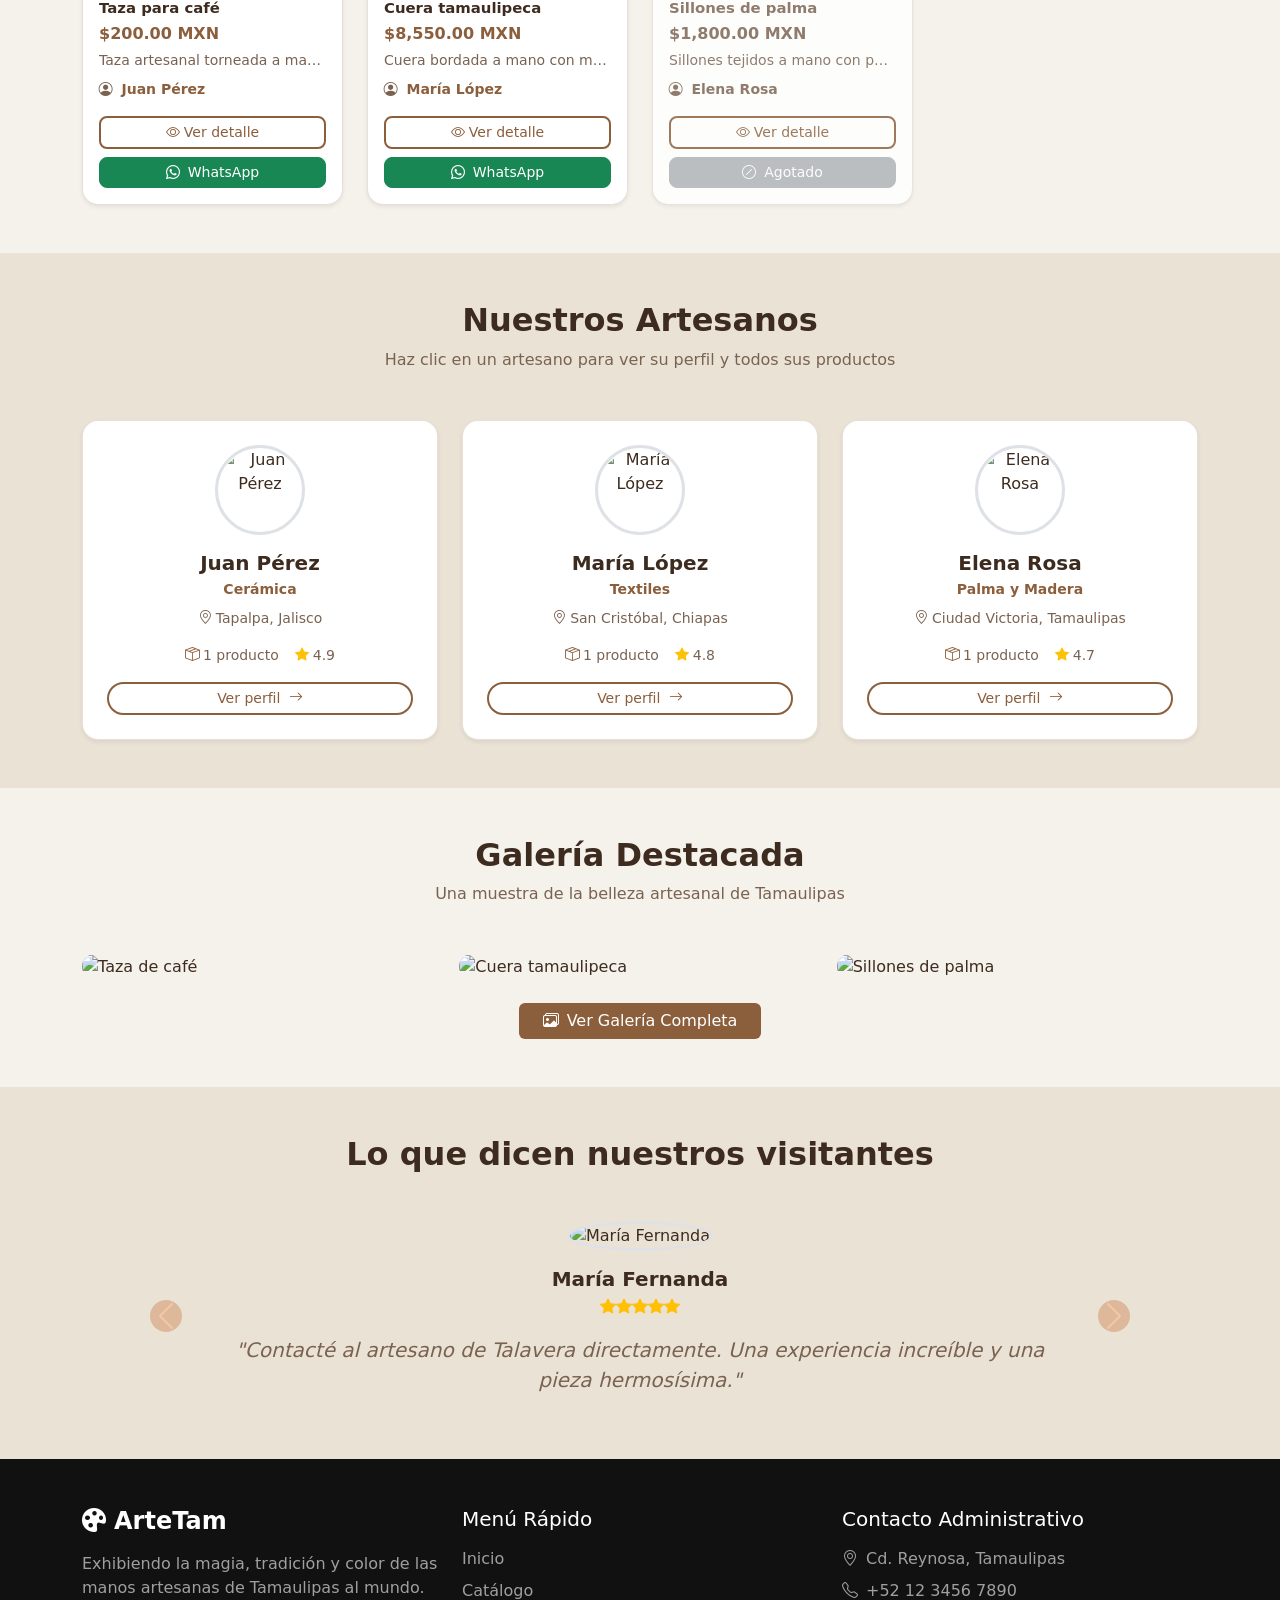
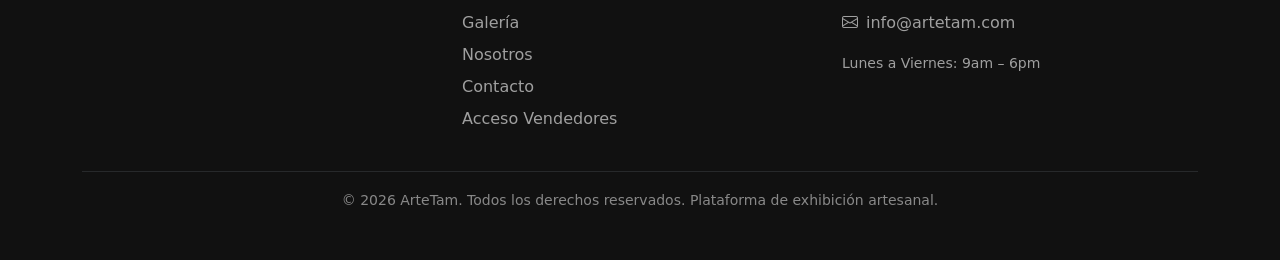
==== commit 6925bc53: "Direcciones" ====
--- a/index.html
+++ b/index.html
@@ -280,7 +280,7 @@
             <div class="col-md-4">
                 <h5 class="mb-3">Contacto Administrativo</h5>
                 <ul class="list-unstyled" style="color:rgba(255,255,255,.6);">
-                    <li class="mb-2"><i class="bi bi-geo-alt me-2"></i>Cd. Victoria, Tamaulipas</li>
+                    <li class="mb-2"><i class="bi bi-geo-alt me-2"></i>Cd. Reynosa, Tamaulipas</li>
                     <li class="mb-2"><i class="bi bi-telephone me-2"></i>+52 12 3456 7890</li>
                     <li class="mb-2"><i class="bi bi-envelope me-2"></i>info@artetam.com</li>
                     <li class="mt-3"><small>Lunes a Viernes: 9am – 6pm</small></li>
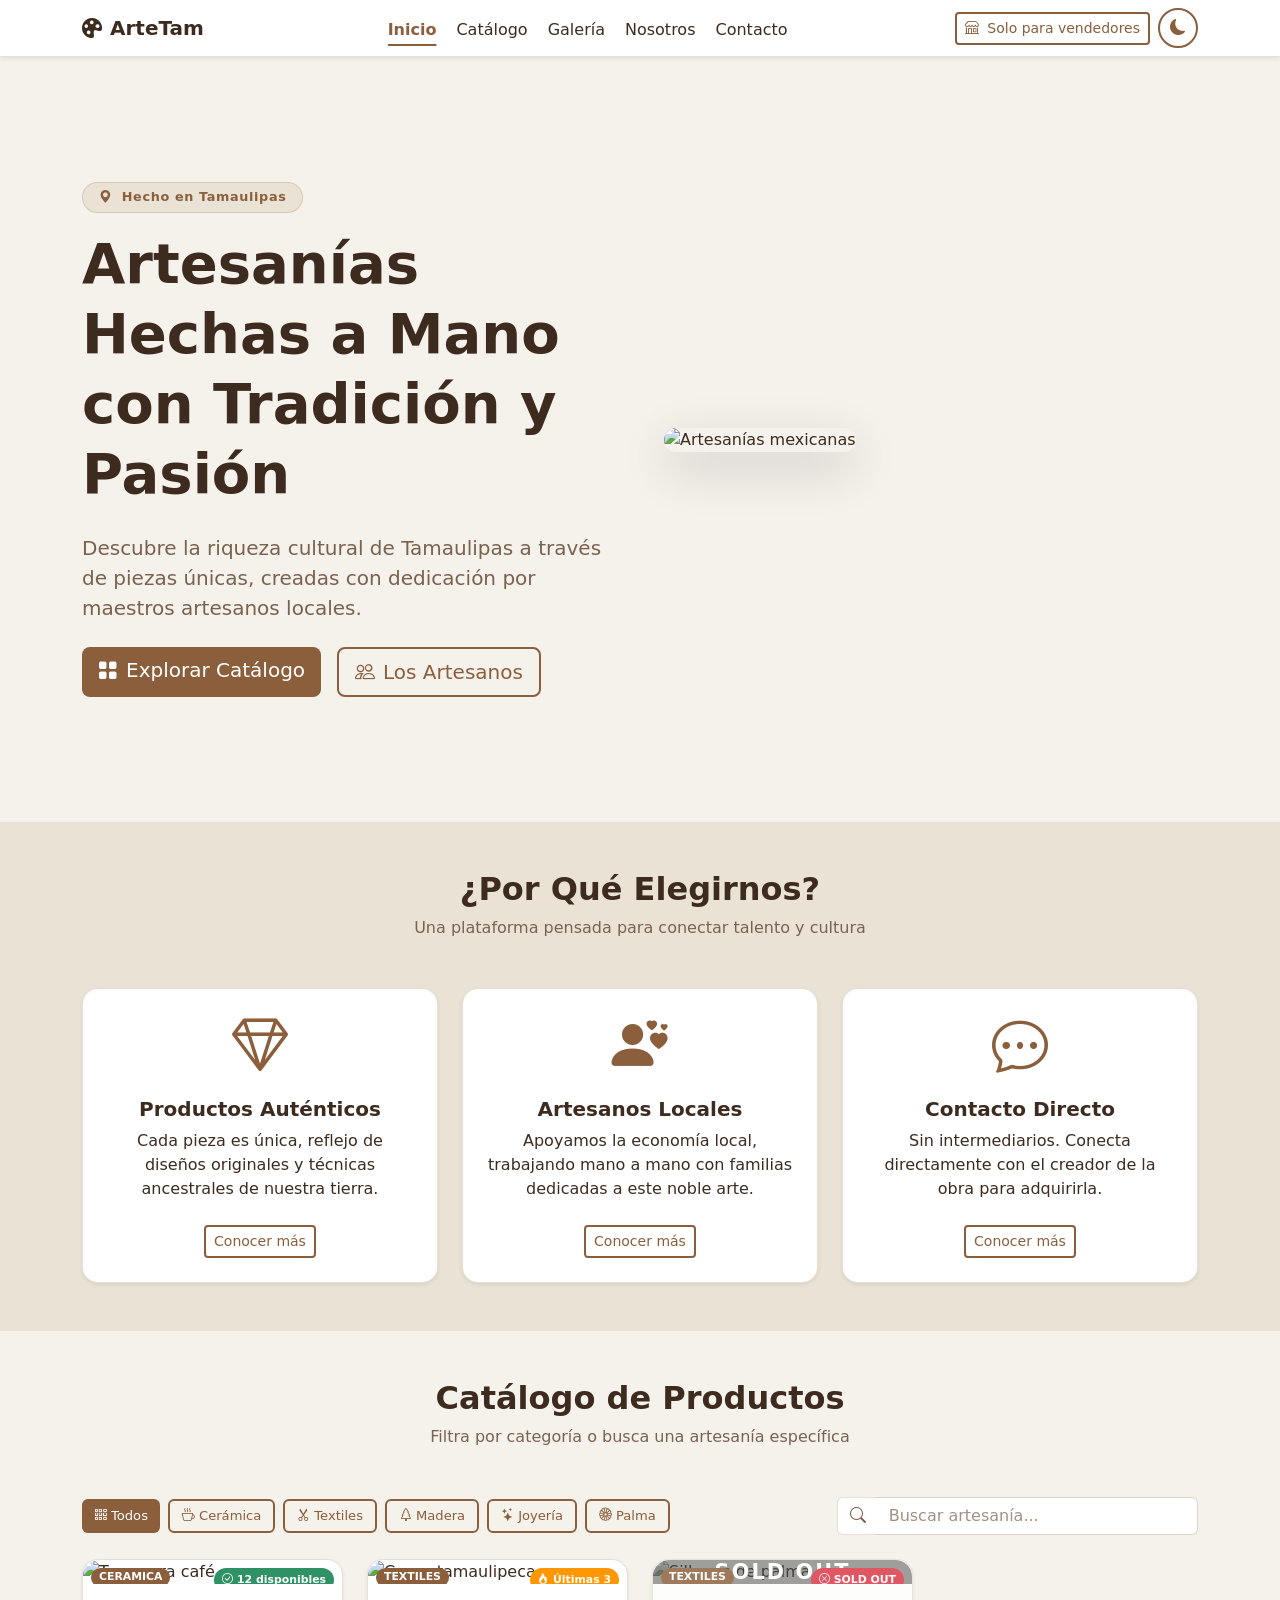
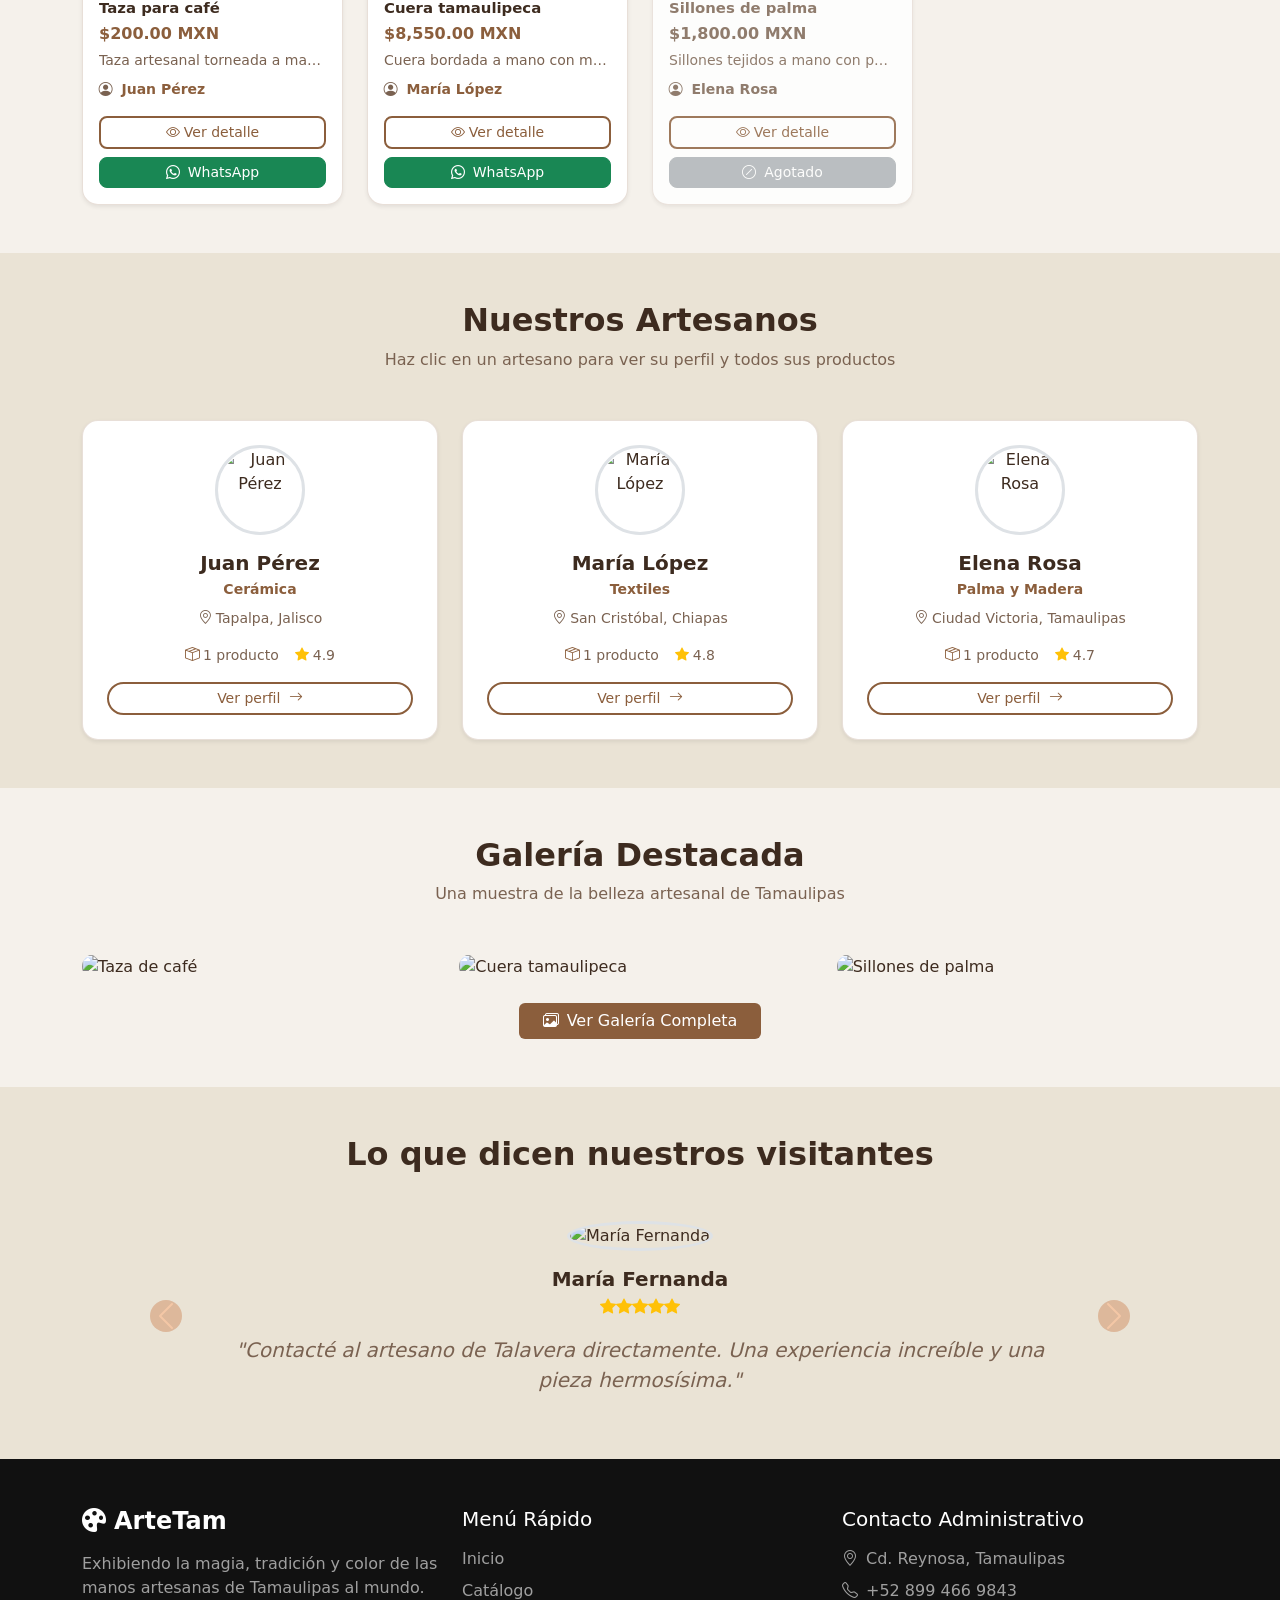
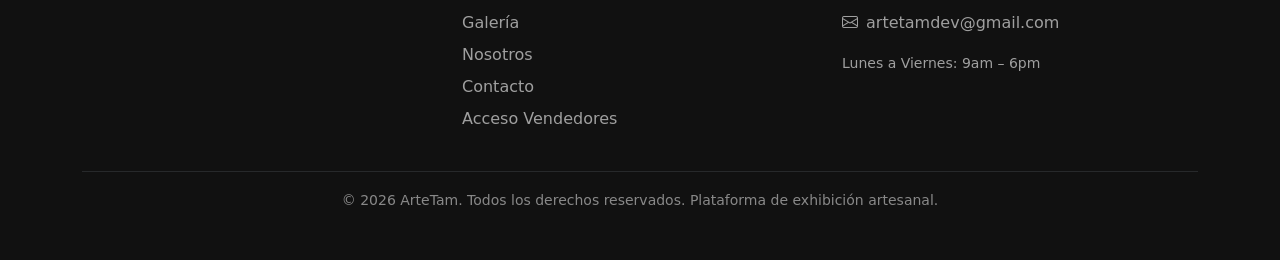
==== commit 2545ee6d: "Menu rapido" ====
--- a/index.html
+++ b/index.html
@@ -281,8 +281,8 @@
                 <h5 class="mb-3">Contacto Administrativo</h5>
                 <ul class="list-unstyled" style="color:rgba(255,255,255,.6);">
                     <li class="mb-2"><i class="bi bi-geo-alt me-2"></i>Cd. Reynosa, Tamaulipas</li>
-                    <li class="mb-2"><i class="bi bi-telephone me-2"></i>+52 12 3456 7890</li>
-                    <li class="mb-2"><i class="bi bi-envelope me-2"></i>info@artetam.com</li>
+                    <li class="mb-2"><i class="bi bi-telephone me-2"></i>+52 899 466 9843</li>
+                    <li class="mb-2"><i class="bi bi-envelope me-2"></i>artetamdev@gmail.com</li>
                     <li class="mt-3"><small>Lunes a Viernes: 9am – 6pm</small></li>
                 </ul>
             </div>
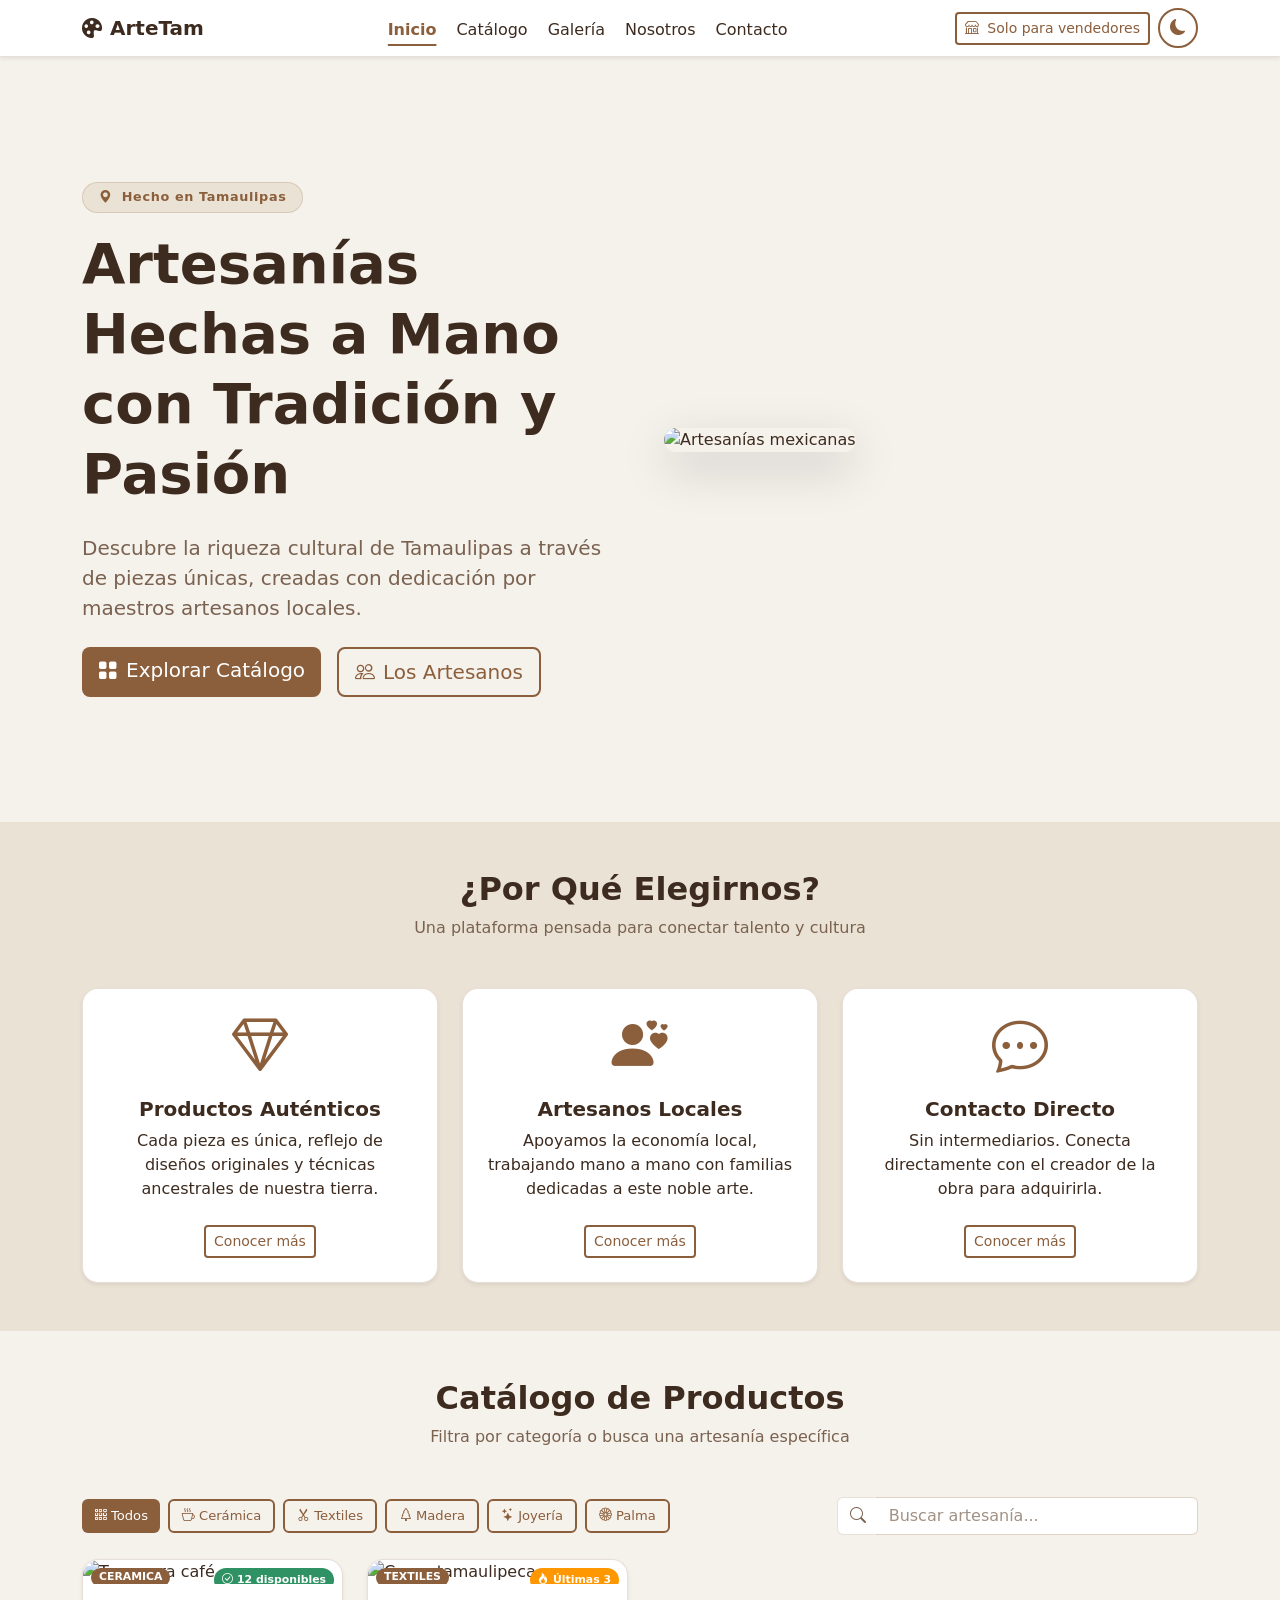
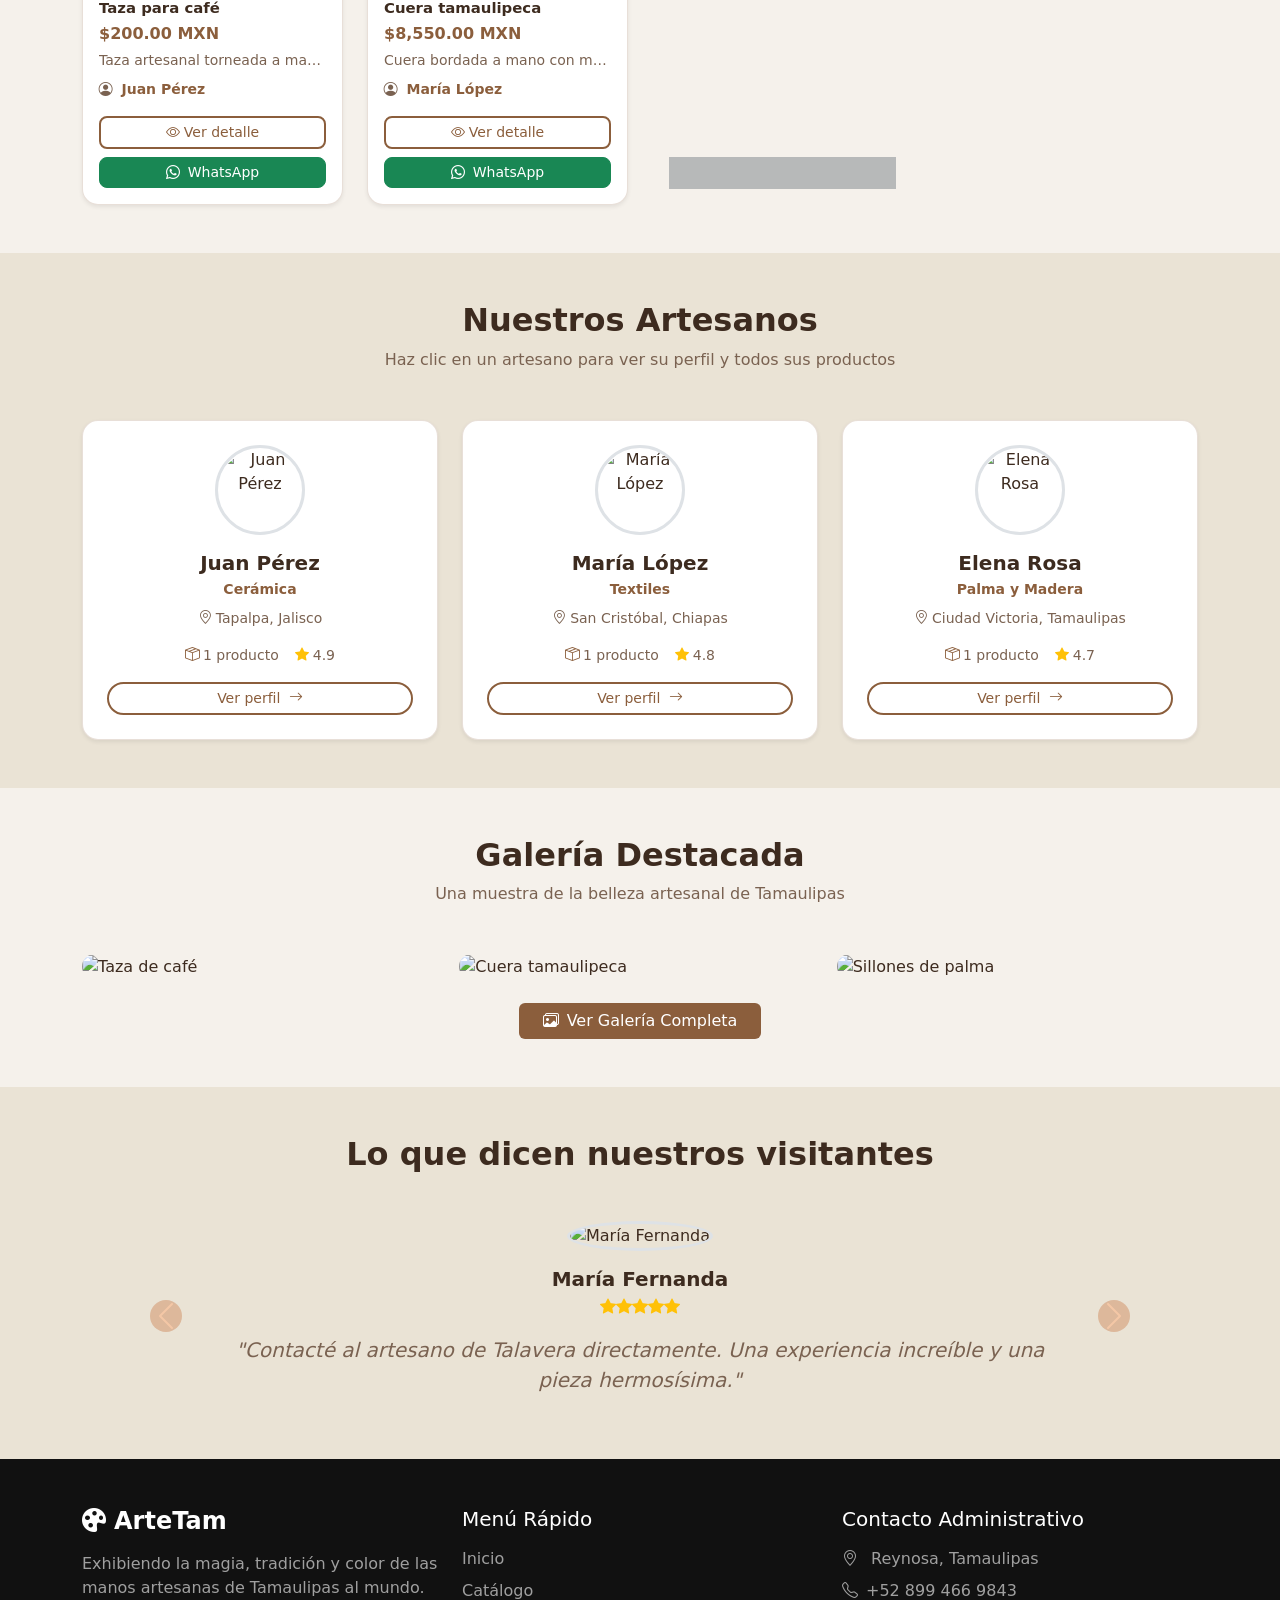
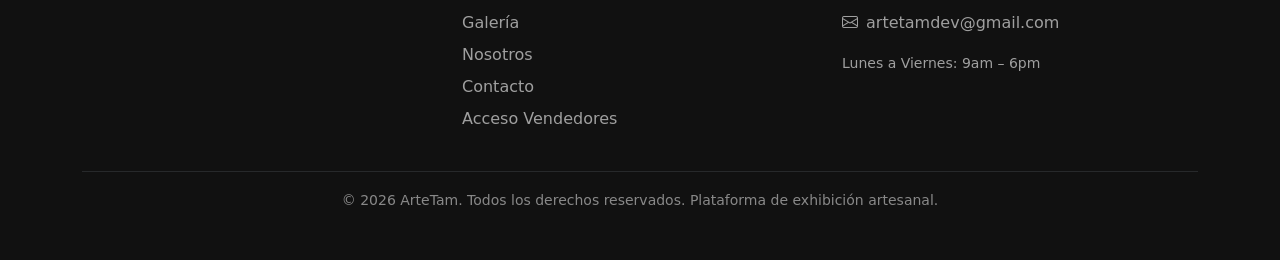
==== commit 53fd8b91: "Direccion" ====
--- a/index.html
+++ b/index.html
@@ -280,7 +280,7 @@
             <div class="col-md-4">
                 <h5 class="mb-3">Contacto Administrativo</h5>
                 <ul class="list-unstyled" style="color:rgba(255,255,255,.6);">
-                    <li class="mb-2"><i class="bi bi-geo-alt me-2"></i>Cd. Reynosa, Tamaulipas</li>
+                    <li class="mb-2"><i class="bi bi-geo-alt me-2"></i> Reynosa, Tamaulipas</li>
                     <li class="mb-2"><i class="bi bi-telephone me-2"></i>+52 899 466 9843</li>
                     <li class="mb-2"><i class="bi bi-envelope me-2"></i>artetamdev@gmail.com</li>
                     <li class="mt-3"><small>Lunes a Viernes: 9am – 6pm</small></li>
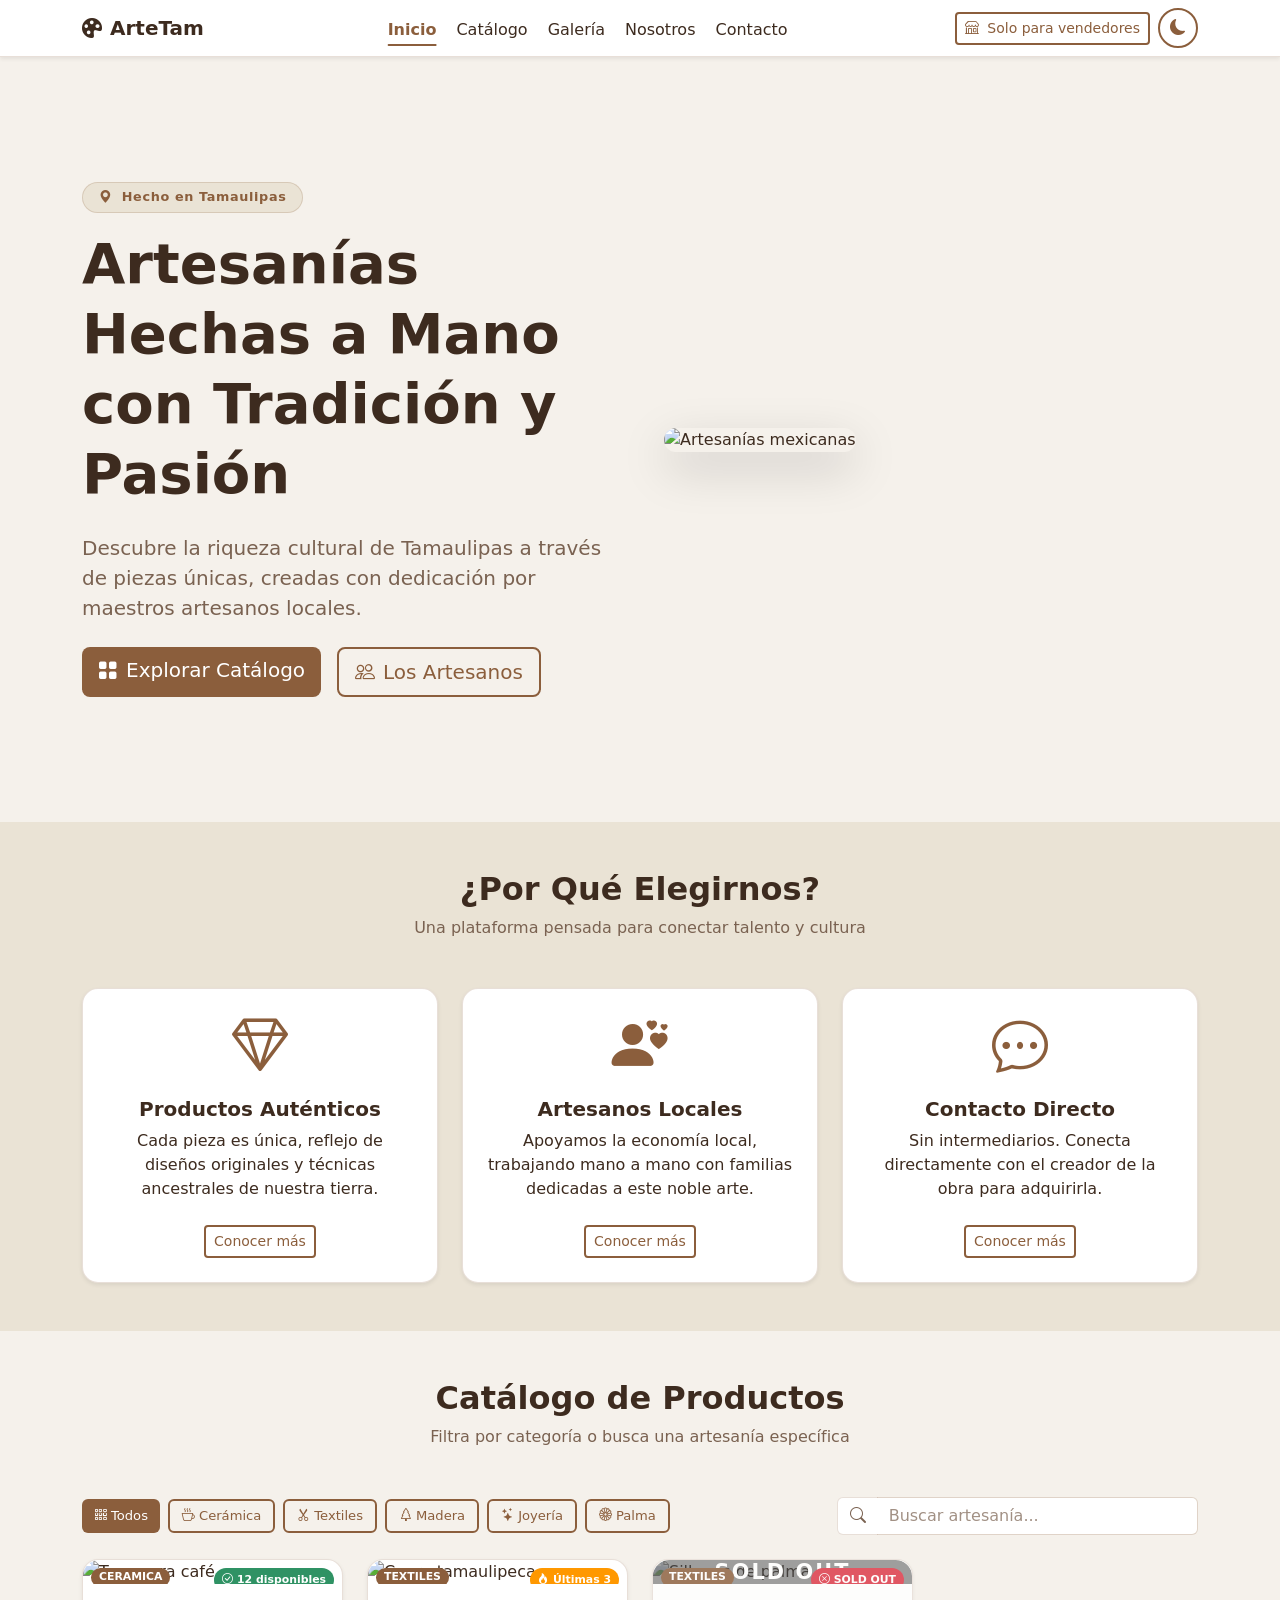
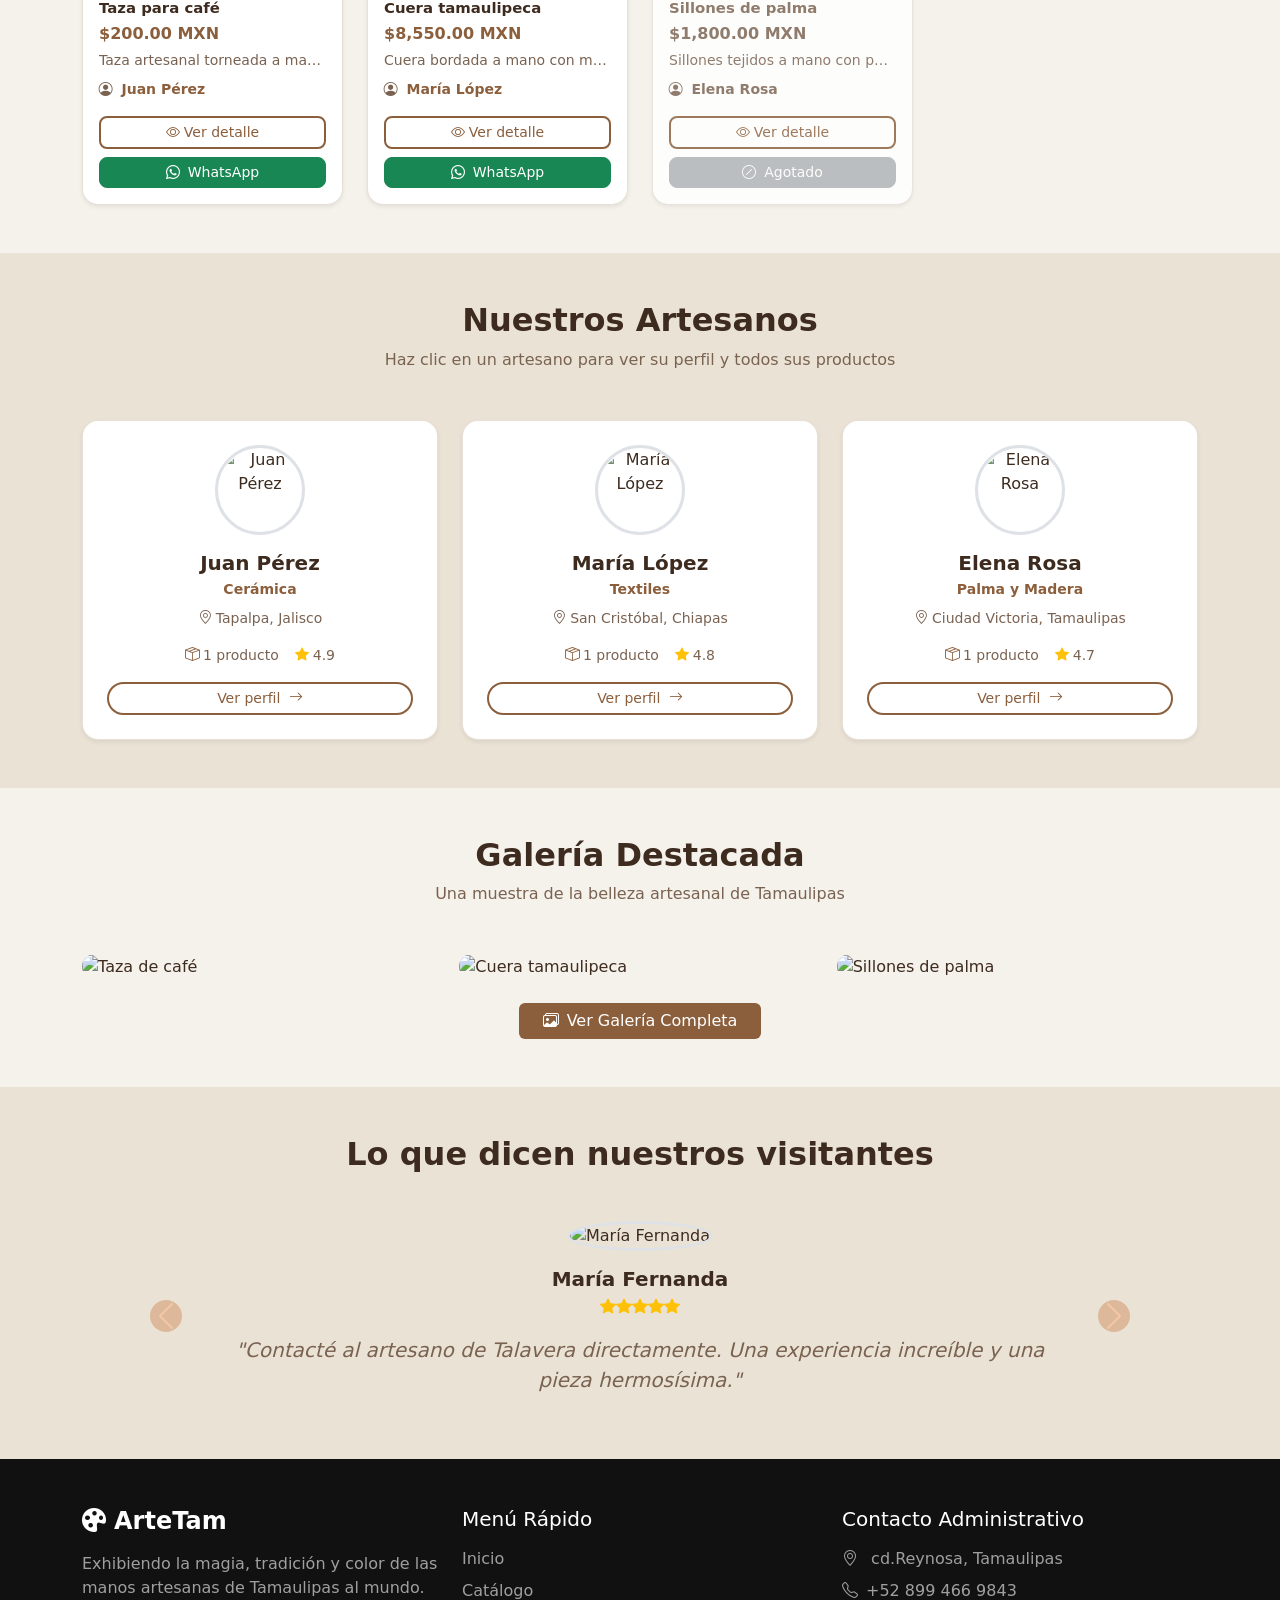
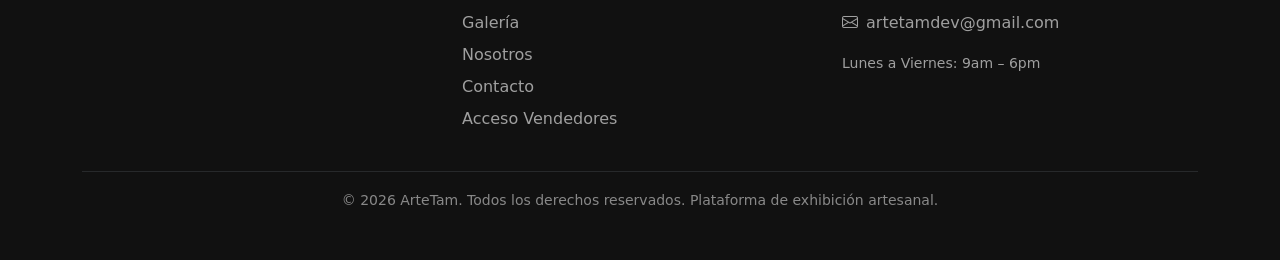
==== commit f8469db2: "direccion" ====
--- a/index.html
+++ b/index.html
@@ -280,7 +280,7 @@
             <div class="col-md-4">
                 <h5 class="mb-3">Contacto Administrativo</h5>
                 <ul class="list-unstyled" style="color:rgba(255,255,255,.6);">
-                    <li class="mb-2"><i class="bi bi-geo-alt me-2"></i> Reynosa, Tamaulipas</li>
+                    <li class="mb-2"><i class="bi bi-geo-alt me-2"></i> cd.Reynosa, Tamaulipas</li>
                     <li class="mb-2"><i class="bi bi-telephone me-2"></i>+52 899 466 9843</li>
                     <li class="mb-2"><i class="bi bi-envelope me-2"></i>artetamdev@gmail.com</li>
                     <li class="mt-3"><small>Lunes a Viernes: 9am – 6pm</small></li>
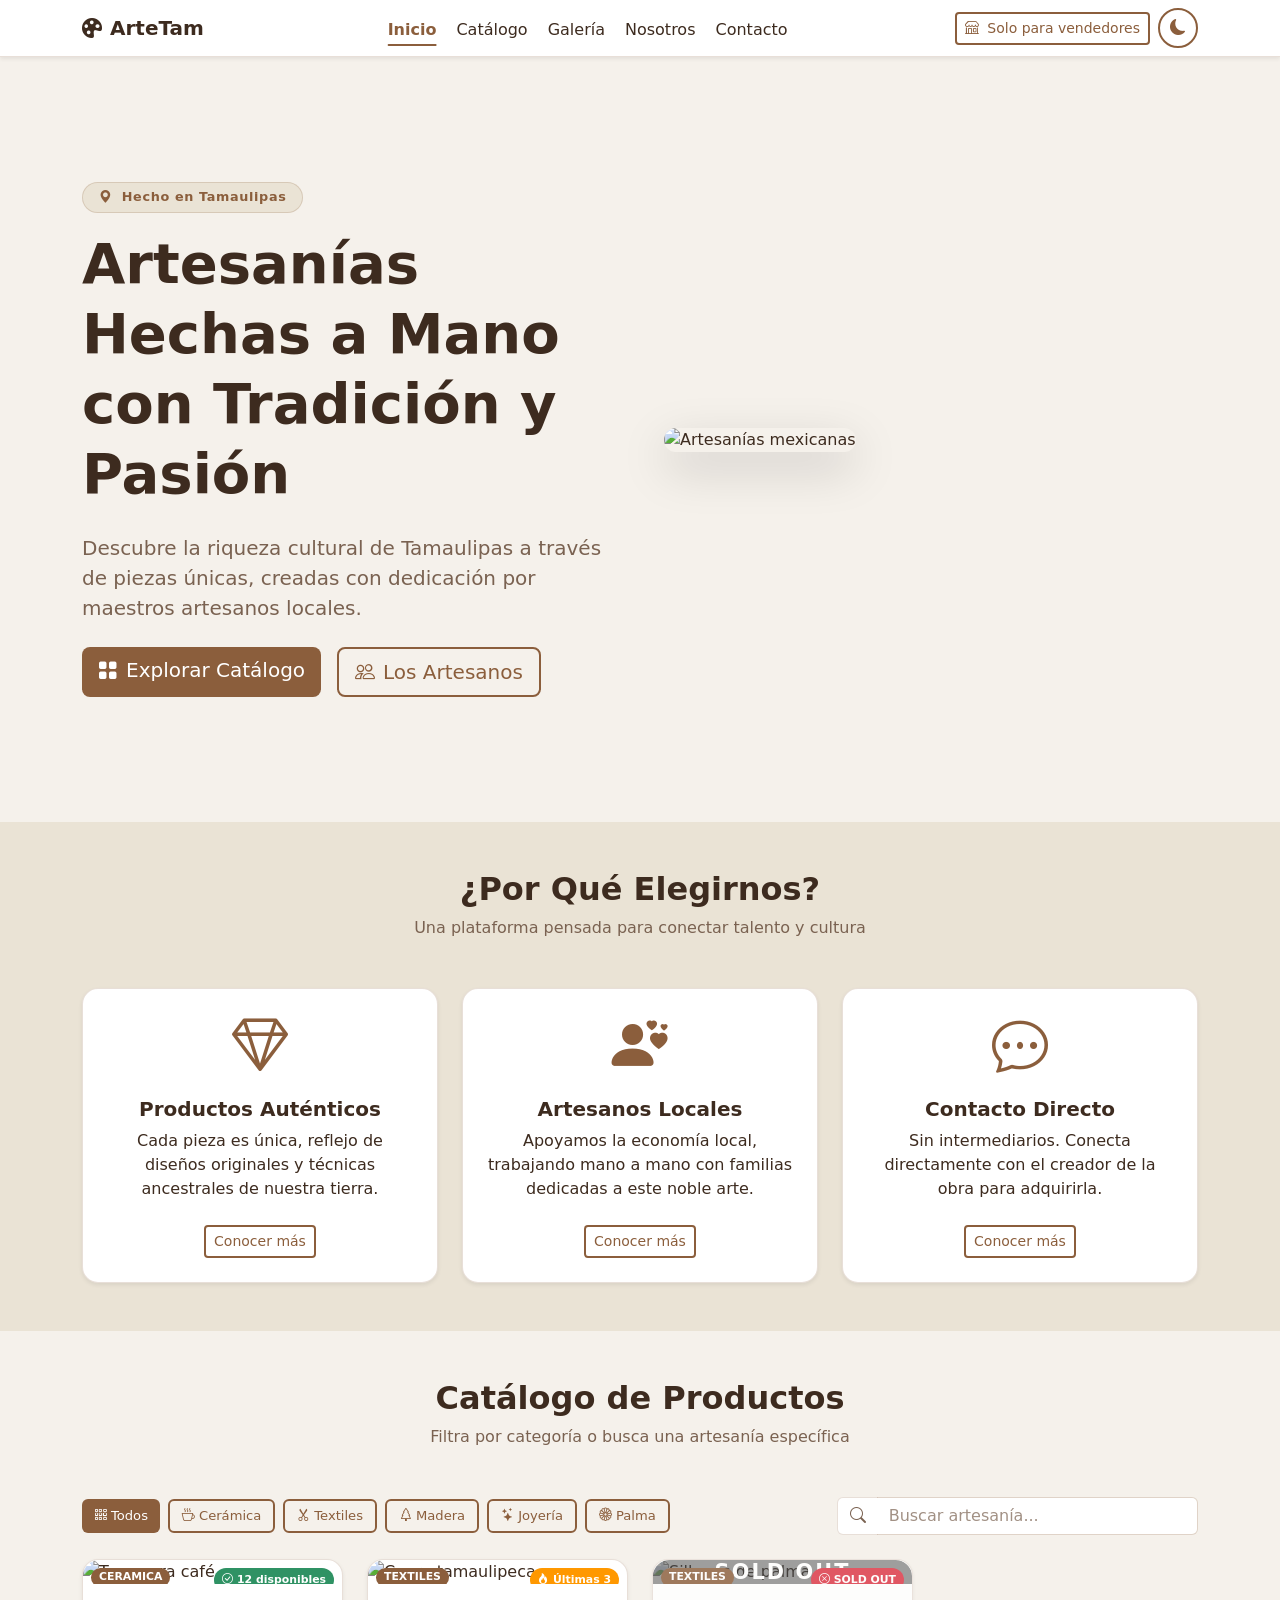
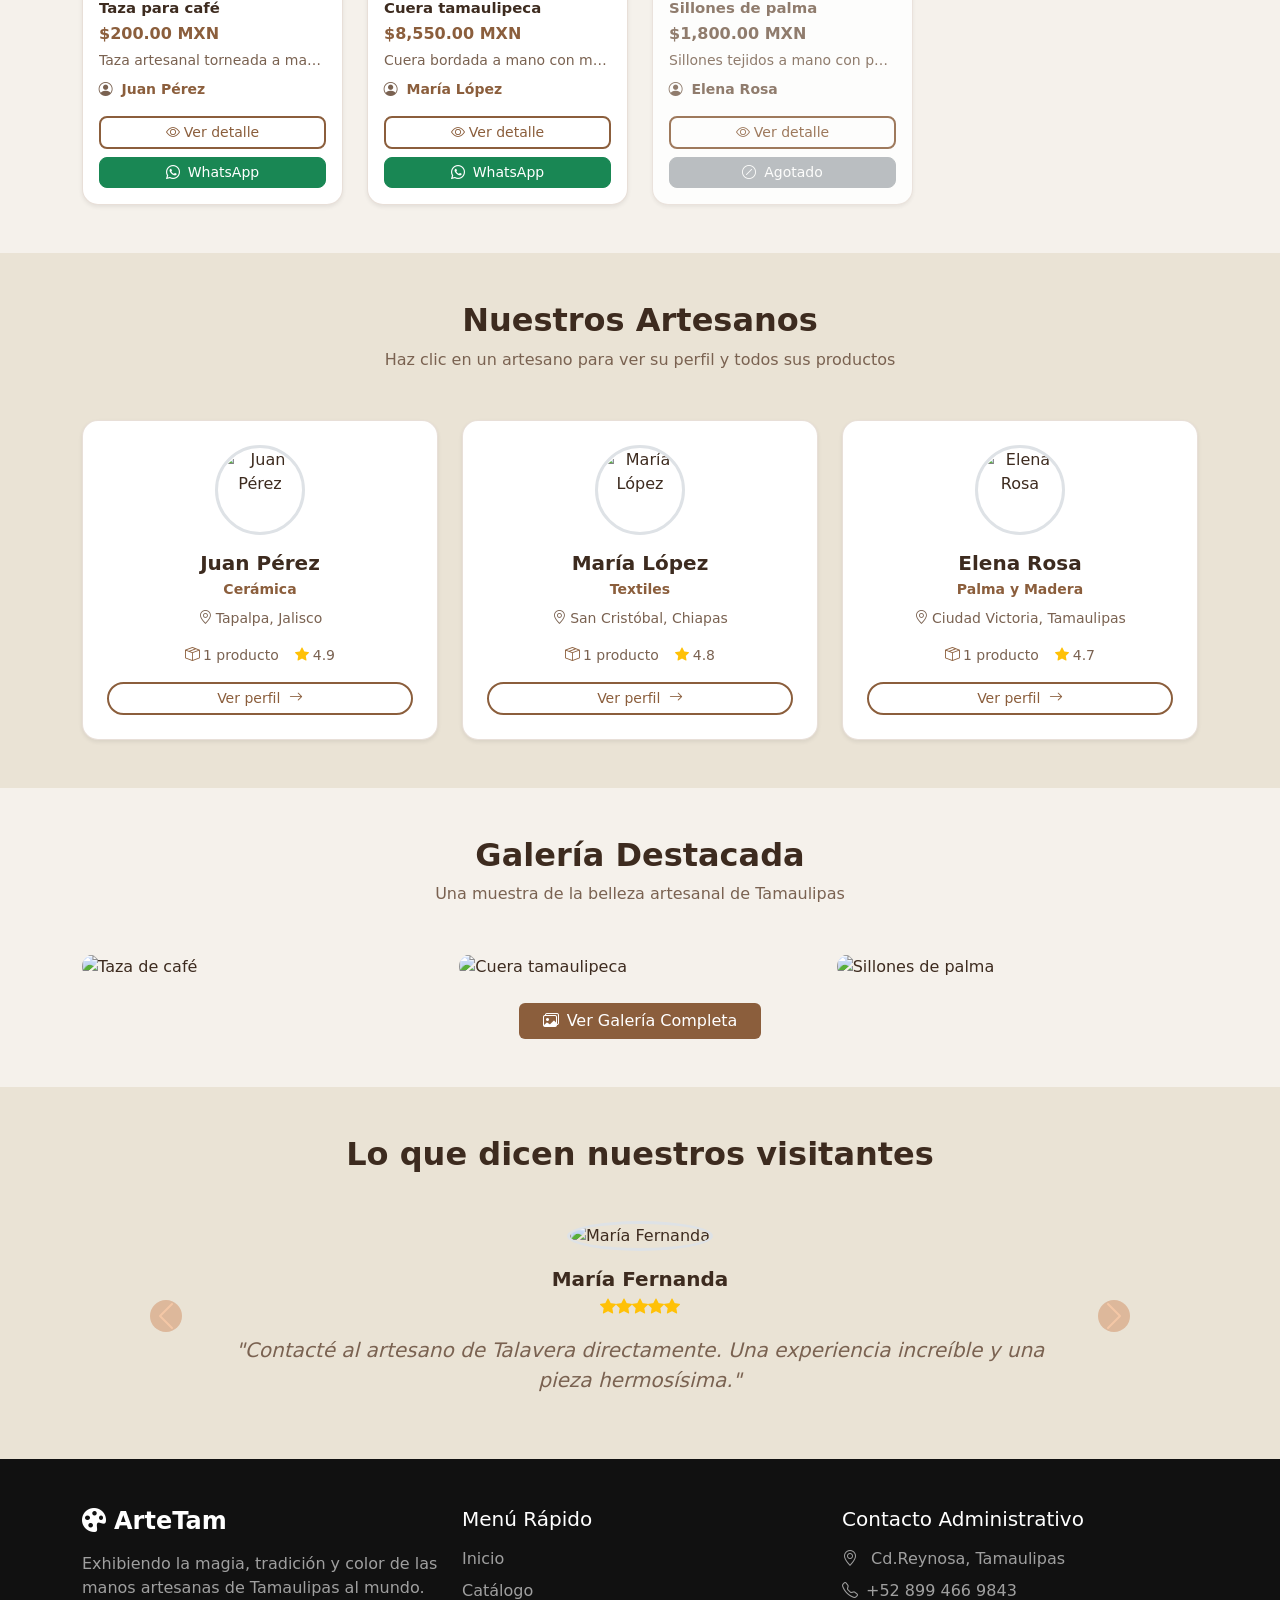
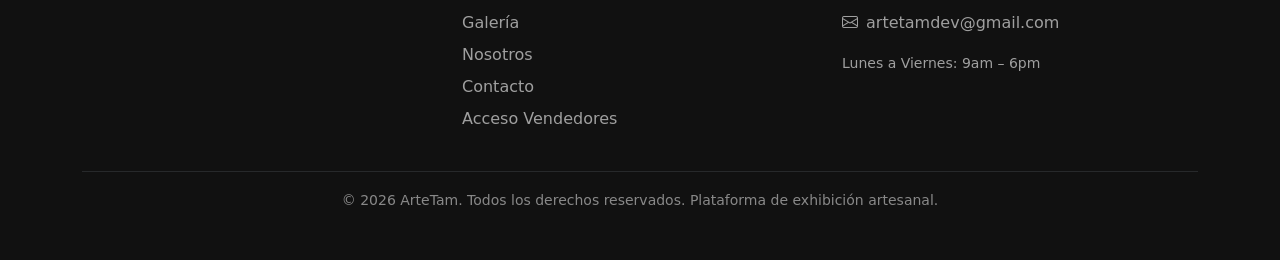
==== commit 46b74ab2: "Direcciones" ====
--- a/index.html
+++ b/index.html
@@ -280,7 +280,7 @@
             <div class="col-md-4">
                 <h5 class="mb-3">Contacto Administrativo</h5>
                 <ul class="list-unstyled" style="color:rgba(255,255,255,.6);">
-                    <li class="mb-2"><i class="bi bi-geo-alt me-2"></i> cd.Reynosa, Tamaulipas</li>
+                    <li class="mb-2"><i class="bi bi-geo-alt me-2"></i> Cd.Reynosa, Tamaulipas</li>
                     <li class="mb-2"><i class="bi bi-telephone me-2"></i>+52 899 466 9843</li>
                     <li class="mb-2"><i class="bi bi-envelope me-2"></i>artetamdev@gmail.com</li>
                     <li class="mt-3"><small>Lunes a Viernes: 9am – 6pm</small></li>
